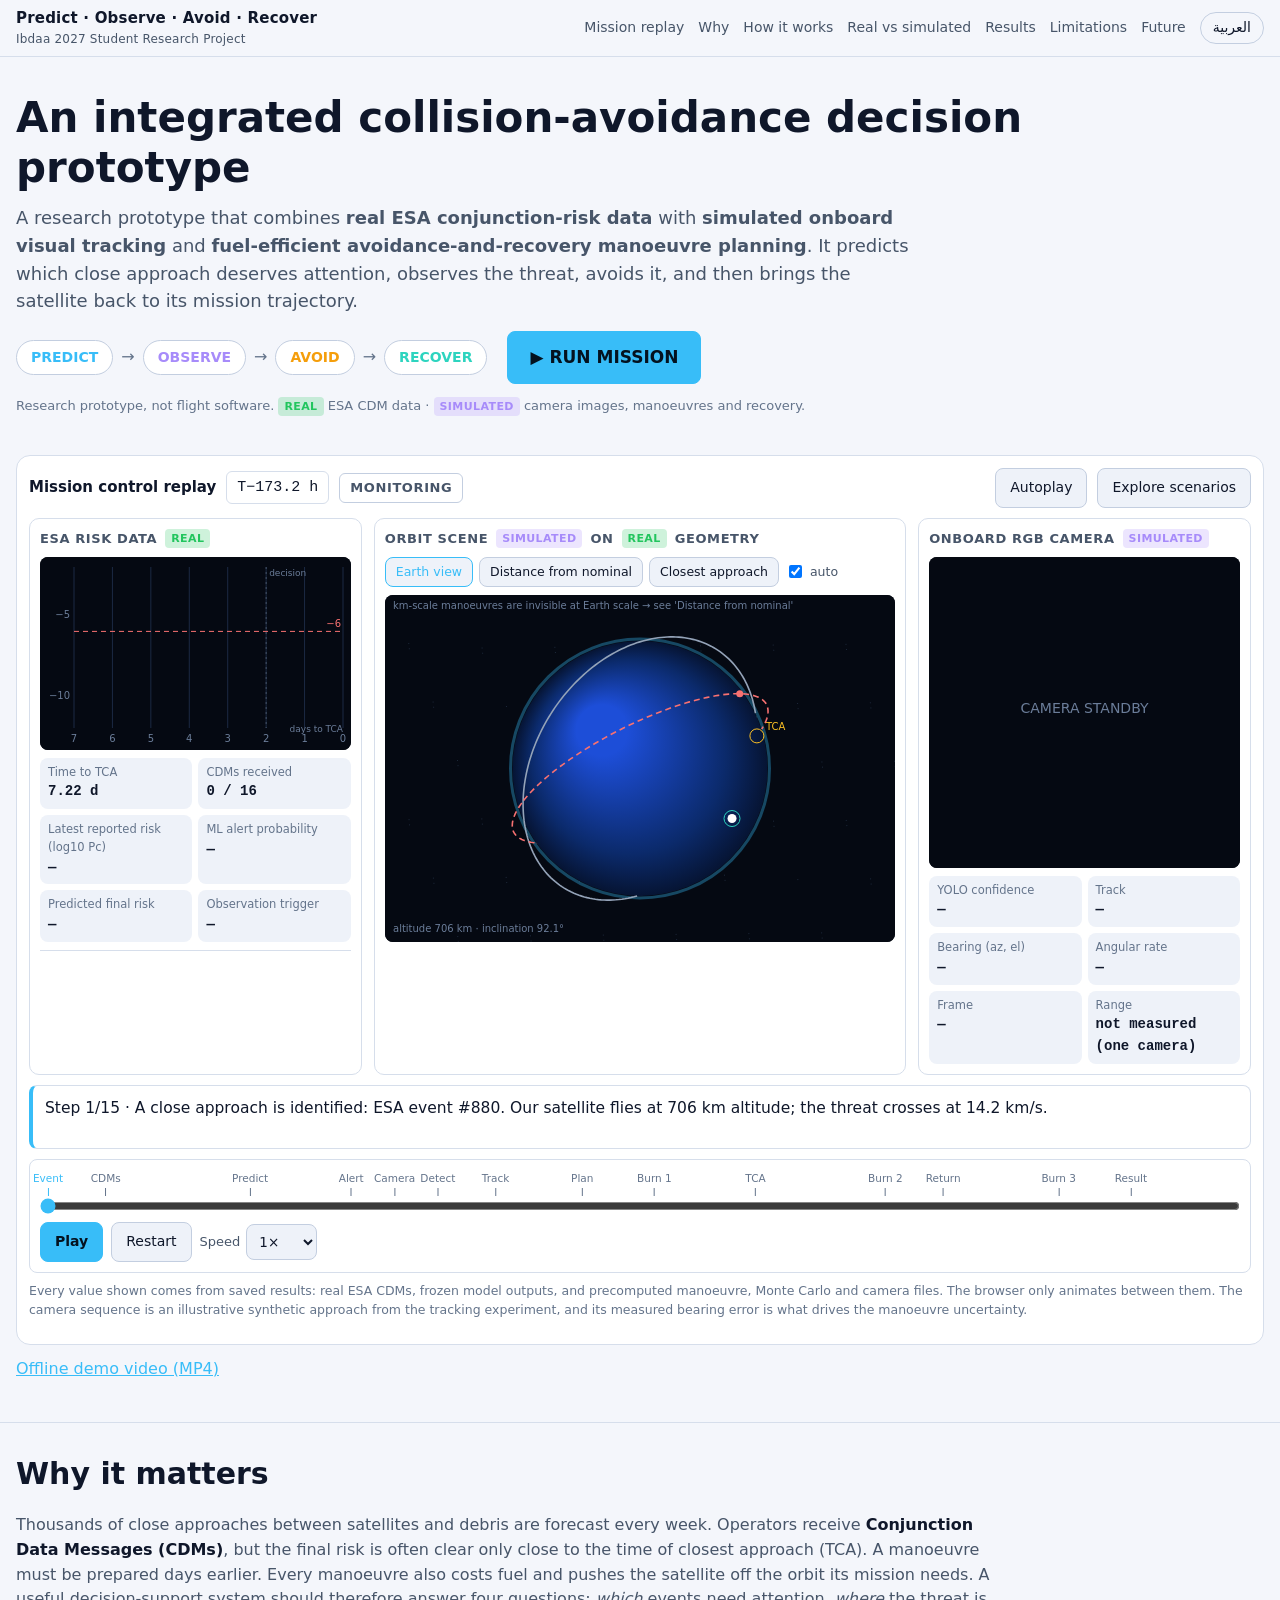
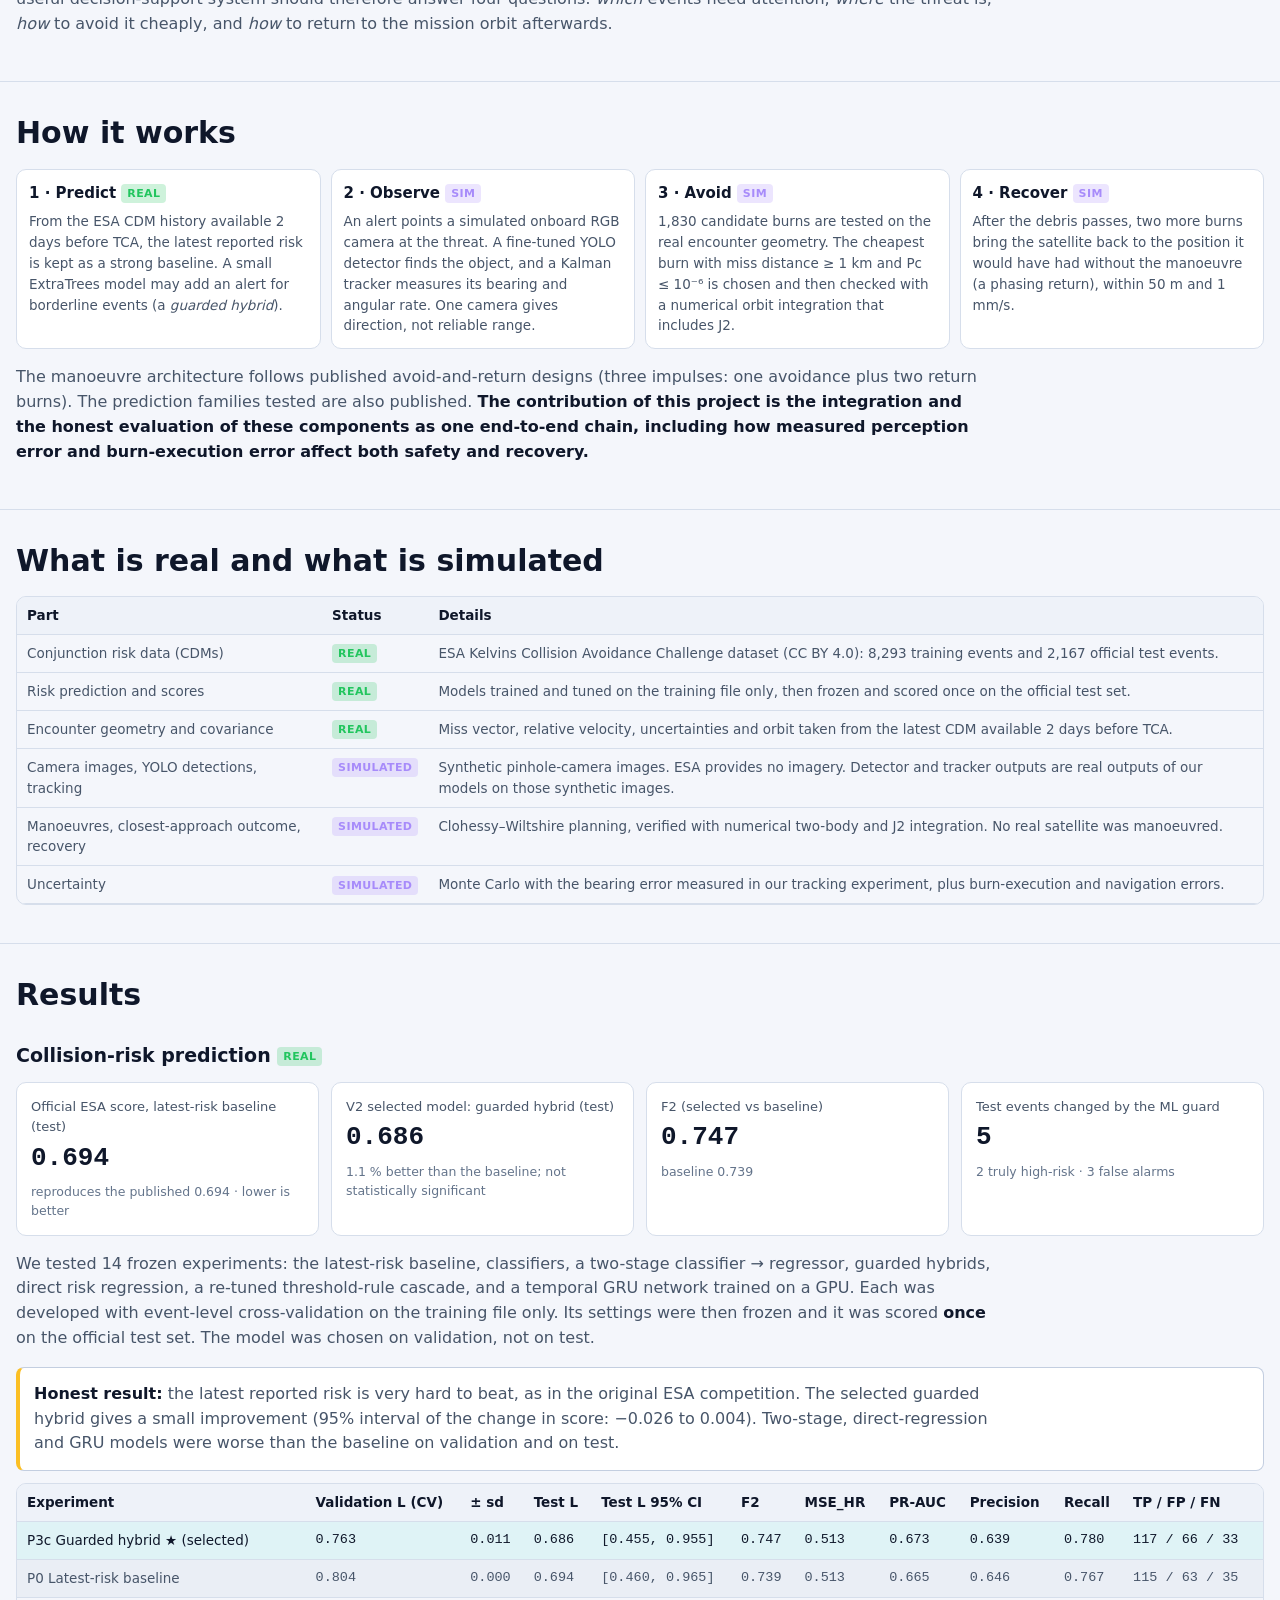
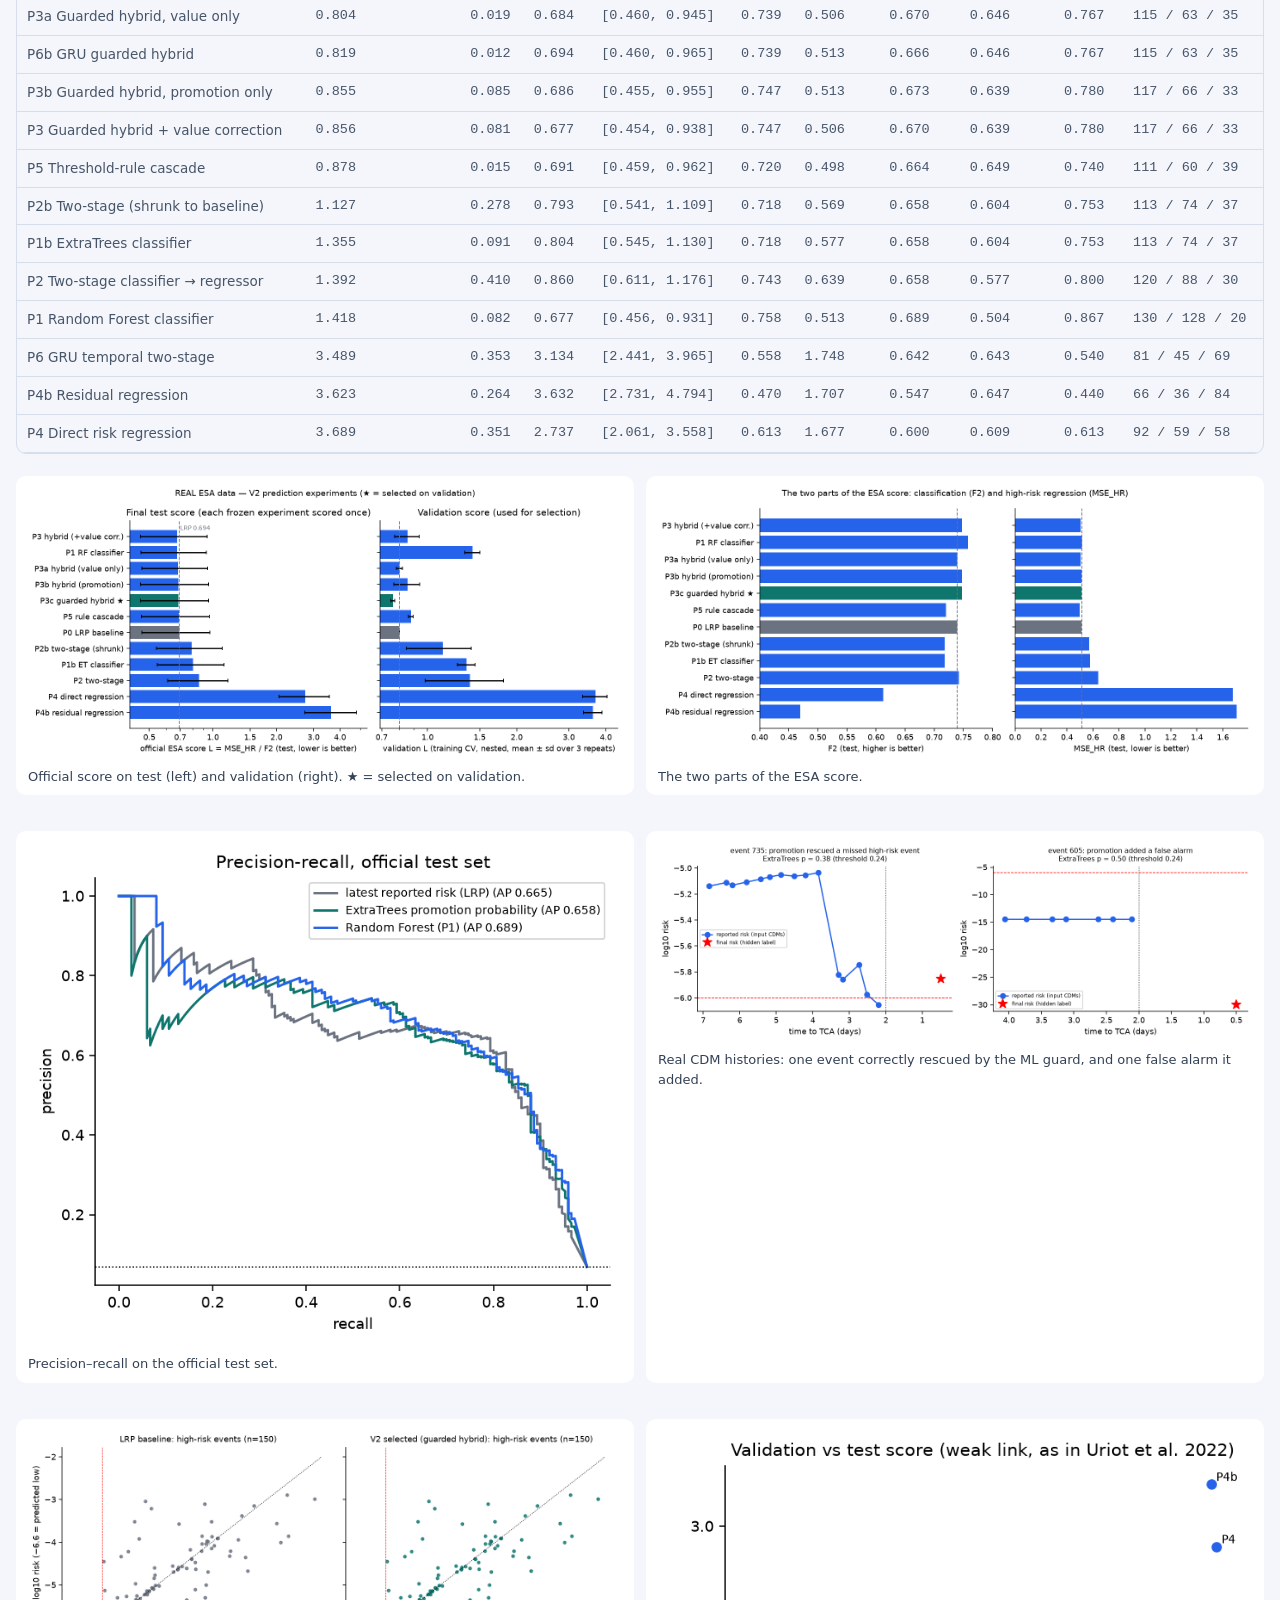
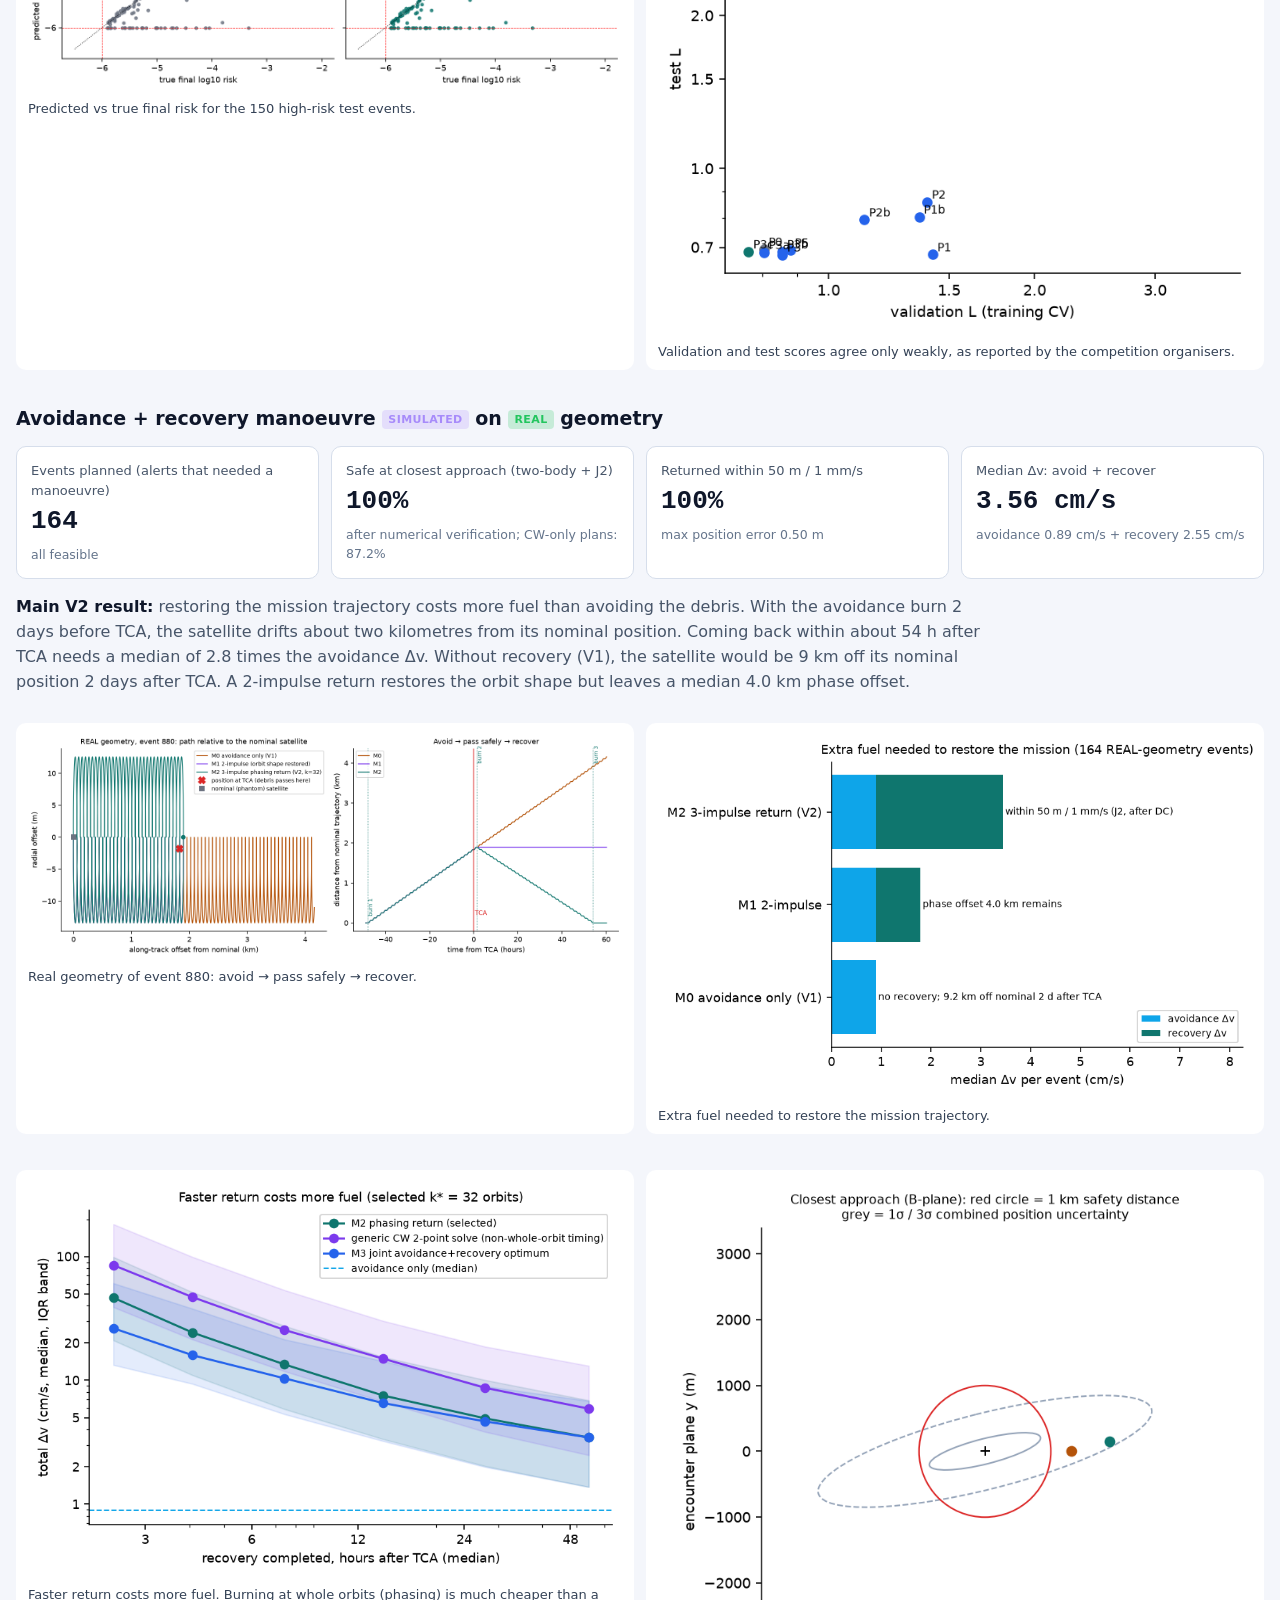
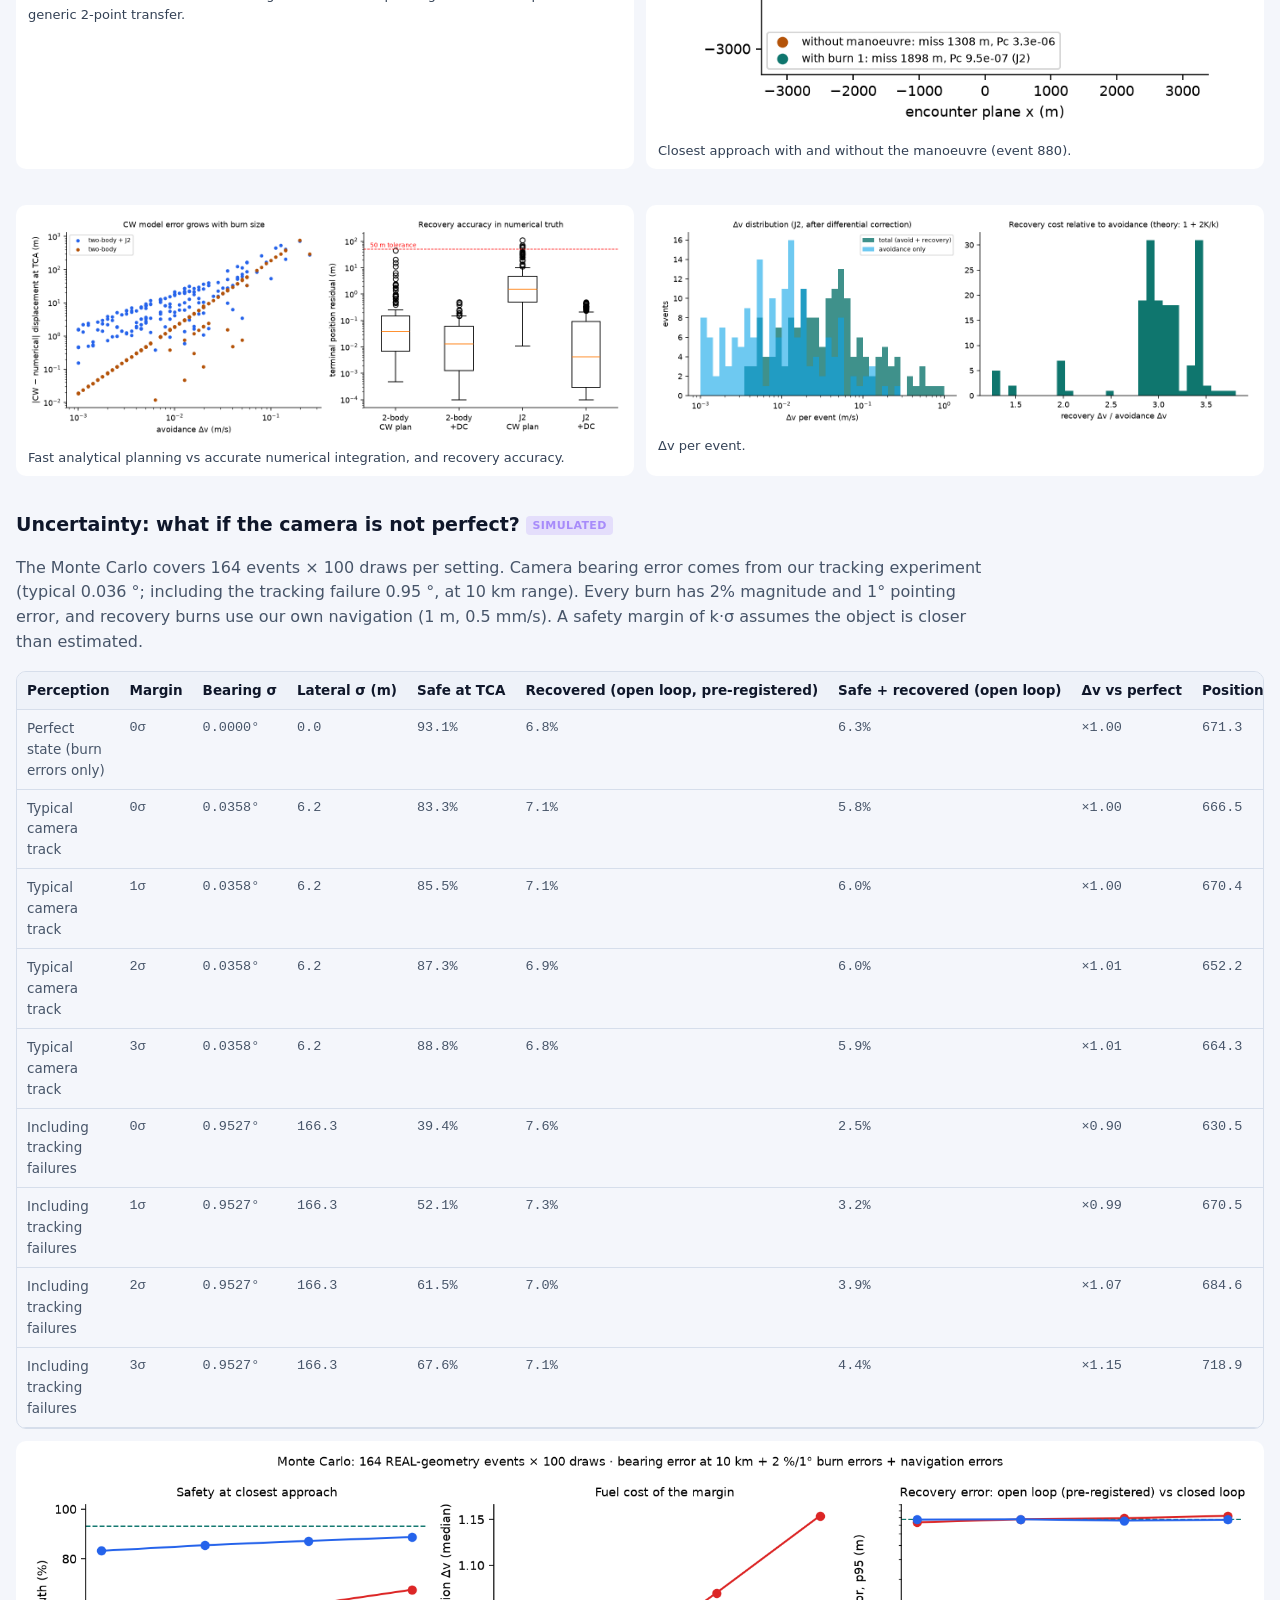
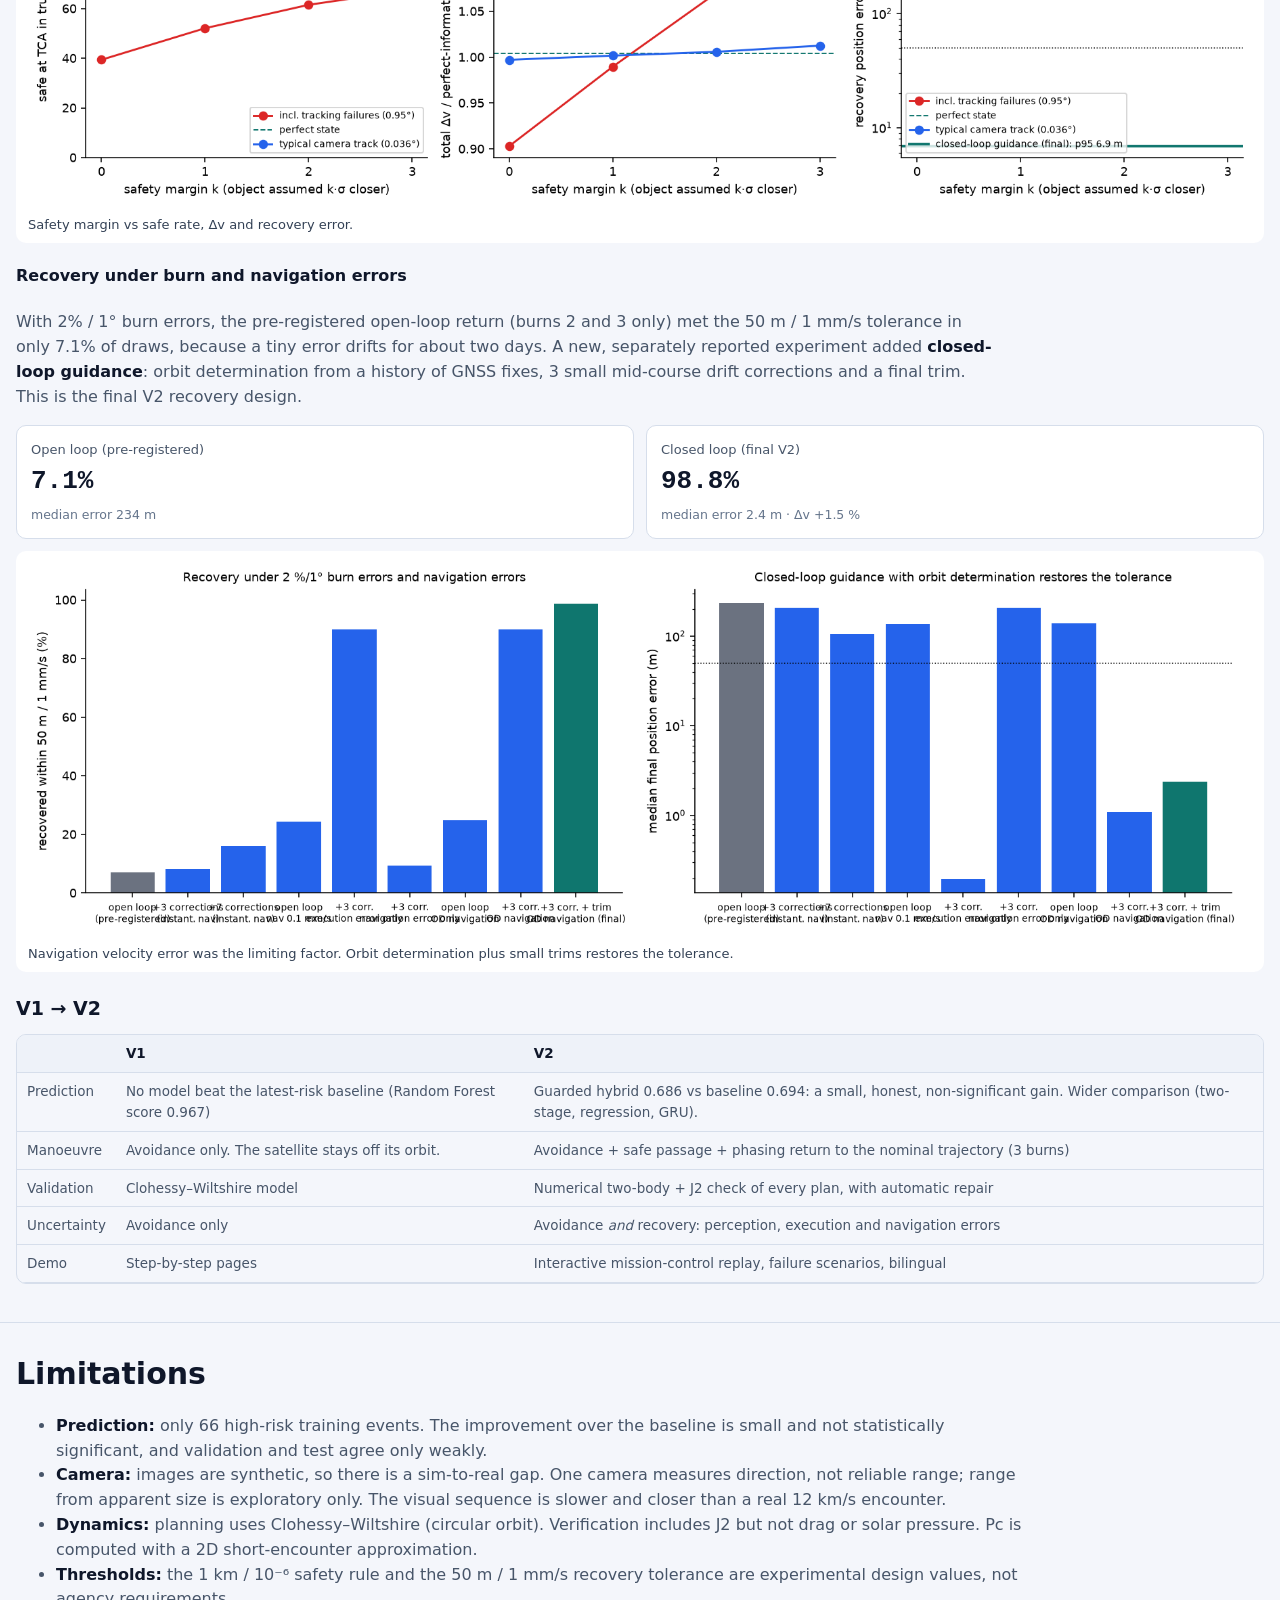
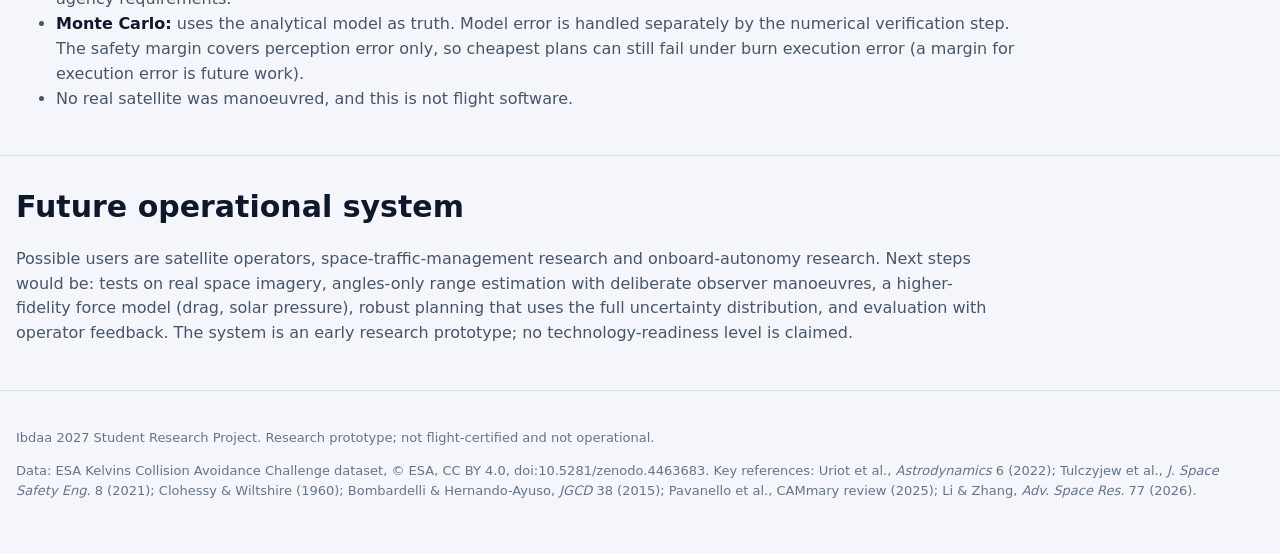
==== en/index.html @ 052bb051 "V2 interactive mission-control demonstration (Ibdaa 2027 Student Research Project)" ====
<!doctype html>
<html lang="en" dir="ltr">
<head>
<meta charset="utf-8">
<meta name="viewport" content="width=device-width, initial-scale=1">
<title>Predict · Observe · Avoid · Recover — Collision-Avoidance Decision Prototype</title>
<meta name="description" content="Ibdaa 2027 student research project: an integrated collision-avoidance decision-support prototype combining real ESA conjunction-risk data with simulated onboard visual tracking and fuel-efficient avoidance-and-recovery manoeuvre planning.">
<link rel="stylesheet" href="../assets/css/site.css">
<link rel="icon" href="data:image/svg+xml,%3Csvg xmlns='http://www.w3.org/2000/svg' viewBox='0 0 32 32'%3E%3Ccircle cx='16' cy='16' r='7' fill='%2338bdf8'/%3E%3Cellipse cx='16' cy='16' rx='15' ry='6' fill='none' stroke='%232dd4bf' stroke-width='2'/%3E%3C/svg%3E">
</head>
<body data-root="../">
<header class="top"><div class="wrap">
  <div class="brand">Predict · Observe · Avoid · Recover<small>Ibdaa 2027 Student Research Project</small></div>
  <nav class="main"><a href="#mission">Mission replay</a><a href="#why">Why</a><a href="#how">How it works</a><a href="#real">Real vs simulated</a><a href="#results">Results</a><a href="#limits">Limitations</a><a href="#future">Future</a></nav>
  <a class="lang" href="../ar/" hreflang="ar" lang="ar">العربية</a>
</div></header>

<main>
<section class="hero"><div class="wrap">
  <h1>An integrated collision-avoidance decision prototype</h1>
  <p class="lead">A research prototype that combines <strong>real ESA conjunction-risk data</strong> with <strong>simulated onboard visual tracking</strong> and <strong>fuel-efficient avoidance-and-recovery manoeuvre planning</strong>. It predicts which close approach deserves attention, observes the threat, avoids it, and then brings the satellite back to its mission trajectory.</p>
  <div class="chips">
    <span class="chip predict">PREDICT</span><span class="arrow">→</span><span class="chip observe">OBSERVE</span><span class="arrow">→</span>
    <span class="chip act">AVOID</span><span class="arrow">→</span><span class="chip recover">RECOVER</span>
    <button class="btn primary big" data-run-mission style="margin-inline-start:12px">▶ RUN MISSION</button>
  </div>
  <p class="disclaimer">Research prototype, not flight software. <span class="badge real">REAL</span> ESA CDM data · <span class="badge sim">SIMULATED</span> camera images, manoeuvres and recovery.</p>
</div></section>

<section class="mc" id="mission"><div class="wrap">
 <div class="mc-shell">
  <div class="mc-top">
    <span class="mc-title">Mission control replay</span>
    <span class="mc-clock" id="mc-clock">T−0.0 h</span>
    <span class="status monitor" id="mc-status">MONITORING</span>
    <span class="spacer"></span>
    <button class="btn" id="btn-auto" aria-pressed="true">Autoplay</button>
    <button class="btn" id="btn-explore" aria-pressed="false">Explore scenarios</button>
  </div>
  <div class="mc-grid">
    <div class="panel left">
      <h3>ESA risk data <span class="badge real">REAL</span></h3>
      <canvas id="risk-cv" aria-label="Reported collision risk versus time to closest approach"></canvas>
      <div class="readouts">
        <div class="ro"><div class="k">Time to TCA</div><div class="v" id="ro-ttca">—</div></div>
        <div class="ro"><div class="k">CDMs received</div><div class="v" id="ro-ncdm">—</div></div>
        <div class="ro"><div class="k">Latest reported risk <bdi dir="ltr" class="ltr">(log10 Pc)</bdi></div><div class="v" id="ro-latest">—</div></div>
        <div class="ro"><div class="k">ML alert probability</div><div class="v" id="ro-prob">—</div></div>
        <div class="ro"><div class="k">Predicted final risk</div><div class="v" id="ro-pred">—</div></div>
        <div class="ro"><div class="k">Observation trigger</div><div class="v" id="ro-trig">—</div></div>
      </div>
      <div class="cdm-list" id="cdm-list"></div>
    </div>
    <div class="panel center">
      <h3>Orbit scene <span class="badge sim">SIMULATED</span> on <span class="badge real">REAL</span> geometry</h3>
      <div class="view-tabs">
        <button class="btn" data-view="earth" aria-pressed="true">Earth view</button>
        <button class="btn" data-view="rel" aria-pressed="false">Distance from nominal</button>
        <button class="btn" data-view="enc" aria-pressed="false">Closest approach</button>
        <label style="font-size:12.5px;color:var(--muted);display:inline-flex;gap:5px;align-items:center"><input type="checkbox" id="view-auto" checked> auto</label>
      </div>
      <canvas id="orbit-cv" aria-label="Orbit and manoeuvre animation"></canvas>
      <div class="legend" id="rel-legend"><span class="lg-nominal">nominal (phantom) satellite</span><span class="lg-avoid">avoidance only</span><span class="lg-twoimp">2-impulse (phase offset)</span><span class="lg-recover">selected 3-impulse plan</span><span class="lg-threat">TCA / debris</span></div>
    </div>
    <div class="panel right">
      <h3>Onboard RGB camera <span class="badge sim">SIMULATED</span></h3>
      <canvas id="cam-cv" aria-label="Synthetic camera frames with detector and tracker output"></canvas>
      <div class="readouts">
        <div class="ro"><div class="k">YOLO confidence</div><div class="v" id="ro-conf">—</div></div>
        <div class="ro"><div class="k">Track</div><div class="v" id="ro-track">—</div></div>
        <div class="ro"><div class="k">Bearing (az, el)</div><div class="v" id="ro-bearing">—</div></div>
        <div class="ro"><div class="k">Angular rate</div><div class="v" id="ro-rate">—</div></div>
        <div class="ro"><div class="k">Frame</div><div class="v" id="ro-frame">—</div></div>
        <div class="ro"><div class="k">Range</div><div class="v">not measured (one camera)</div></div>
      </div>
    </div>
  </div>
  <div class="caption" aria-live="polite"><div class="txt" id="cap-txt"></div></div>
  <div class="timeline">
    <div class="chapters" id="chapters"></div>
    <input type="range" class="scrub" id="scrub" min="0" max="1000" value="0" aria-label="Mission timeline">
    <div class="controls">
      <button class="btn primary" id="btn-play">Play</button>
      <button class="btn" id="btn-restart">Restart</button>
      <label>Speed <select id="sel-speed"><option value="0.5">0.5×</option><option value="1" selected>1×</option><option value="2">2×</option><option value="4">4×</option></select></label>
    </div>
    <div class="explore" id="explore">
      <label>Scenario <select id="sel-scenario"></select></label>
      <label>Perception <select id="sel-perc"></select></label>
      <label>Safety margin <select id="sel-margin"></select></label>
    </div>
  </div>
  <div class="summary" id="summary"></div>
  <p class="mc-note">Every value shown comes from saved results: real ESA CDMs, frozen model outputs, and precomputed manoeuvre, Monte Carlo and camera files. The browser only animates between them. The camera sequence is an illustrative synthetic approach from the tracking experiment, and its measured bearing error is what drives the manoeuvre uncertainty.</p>
 </div>
 <p style="margin-top:12px"><a href="../assets/video/demo_en.mp4">Offline demo video (MP4)</a></p>
</div></section>

<section class="content" id="why"><div class="wrap">
  <h2>Why it matters</h2>
  <p>Thousands of close approaches between satellites and debris are forecast every week. Operators receive <strong>Conjunction Data Messages (CDMs)</strong>, but the final risk is often clear only close to the time of closest approach (TCA). A manoeuvre must be prepared days earlier. Every manoeuvre also costs fuel and pushes the satellite off the orbit its mission needs. A useful decision-support system should therefore answer four questions: <em>which</em> events need attention, <em>where</em> the threat is, <em>how</em> to avoid it cheaply, and <em>how</em> to return to the mission orbit afterwards.</p>
</div></section>

<section class="content" id="how"><div class="wrap">
  <h2>How it works</h2>
  <div class="pipeline">
    <div class="st"><h4>1 · Predict <span class="badge real">REAL</span></h4><p>From the ESA CDM history available 2 days before TCA, the latest reported risk is kept as a strong baseline. A small <bdi dir="ltr" class="ltr">ExtraTrees</bdi> model may add an alert for borderline events (a <em>guarded hybrid</em>).</p></div>
    <div class="st"><h4>2 · Observe <span class="badge sim">SIM</span></h4><p>An alert points a simulated onboard RGB camera at the threat. A fine-tuned <bdi dir="ltr" class="ltr">YOLO</bdi> detector finds the object, and a Kalman tracker measures its bearing and angular rate. One camera gives direction, not reliable range.</p></div>
    <div class="st"><h4>3 · Avoid <span class="badge sim">SIM</span></h4><p>1,830 candidate burns are tested on the real encounter geometry. The cheapest burn with miss distance ≥ 1 km and Pc ≤ 10⁻⁶ is chosen and then checked with a numerical orbit integration that includes J2.</p></div>
    <div class="st"><h4>4 · Recover <span class="badge sim">SIM</span></h4><p>After the debris passes, two more burns bring the satellite back to the position it would have had without the manoeuvre (a phasing return), within 50 m and 1 mm/s.</p></div>
  </div>
  <p>The manoeuvre architecture follows published avoid-and-return designs (three impulses: one avoidance plus two return burns). The prediction families tested are also published. <strong>The contribution of this project is the integration and the honest evaluation of these components as one end-to-end chain, including how measured perception error and burn-execution error affect both safety and recovery.</strong></p>
</div></section>

<section class="content" id="real"><div class="wrap">
  <h2>What is real and what is simulated</h2>
  <div class="table-wrap"><table>
    <thead><tr><th>Part</th><th>Status</th><th>Details</th></tr></thead>
    <tbody>
      <tr><td>Conjunction risk data (CDMs)</td><td><span class="badge real">REAL</span></td><td>ESA Kelvins Collision Avoidance Challenge dataset (CC BY 4.0): <bdi dir="ltr" data-v="prediction.dataset.train_events" data-fmt="int"></bdi> training events and <bdi dir="ltr" data-v="prediction.dataset.test_events" data-fmt="int"></bdi> official test events.</td></tr>
      <tr><td>Risk prediction and scores</td><td><span class="badge real">REAL</span></td><td>Models trained and tuned on the training file only, then frozen and scored once on the official test set.</td></tr>
      <tr><td>Encounter geometry and covariance</td><td><span class="badge real">REAL</span></td><td>Miss vector, relative velocity, uncertainties and orbit taken from the latest CDM available 2 days before TCA.</td></tr>
      <tr><td>Camera images, YOLO detections, tracking</td><td><span class="badge sim">SIMULATED</span></td><td>Synthetic pinhole-camera images. ESA provides no imagery. Detector and tracker outputs are real outputs of our models on those synthetic images.</td></tr>
      <tr><td>Manoeuvres, closest-approach outcome, recovery</td><td><span class="badge sim">SIMULATED</span></td><td>Clohessy–Wiltshire planning, verified with numerical two-body and J2 integration. No real satellite was manoeuvred.</td></tr>
      <tr><td>Uncertainty</td><td><span class="badge sim">SIMULATED</span></td><td>Monte Carlo with the bearing error measured in our tracking experiment, plus burn-execution and navigation errors.</td></tr>
    </tbody></table></div>
</div></section>

<section class="content" id="results"><div class="wrap">
  <h2>Results</h2>
  <h3>Collision-risk prediction <span class="badge real">REAL</span></h3>
  <div class="cards">
    <div class="card"><div class="lbl">Official ESA score, latest-risk baseline (test)</div><div class="big"><bdi dir="ltr" data-v="prediction.baseline.test.L" data-fmt="3"></bdi></div><div class="sub">reproduces the published 0.694 · lower is better</div></div>
    <div class="card"><div class="lbl">V2 selected model: guarded hybrid (test)</div><div class="big"><bdi dir="ltr" data-v="prediction.selected.test.L" data-fmt="3"></bdi></div><div class="sub"><bdi dir="ltr" data-v="prediction.selected.test.improvement_vs_LRP_pct" data-fmt="1" data-unit="%"></bdi> better than the baseline; not statistically significant</div></div>
    <div class="card"><div class="lbl">F2 (selected vs baseline)</div><div class="big"><bdi dir="ltr" data-v="prediction.selected.test.F2" data-fmt="3"></bdi></div><div class="sub">baseline <bdi dir="ltr" data-v="prediction.baseline.test.F2" data-fmt="3"></bdi></div></div>
    <div class="card"><div class="lbl">Test events changed by the ML guard</div><div class="big"><bdi dir="ltr" data-v="prediction.promotion_on_test.promoted_events" data-fmt="int"></bdi></div><div class="sub"><bdi dir="ltr" data-v="prediction.promotion_on_test.promoted_true_high" data-fmt="int"></bdi> truly high-risk · <bdi dir="ltr" data-v="prediction.promotion_on_test.promoted_false_alarm" data-fmt="int"></bdi> false alarms</div></div>
  </div>
  <p>We tested <bdi dir="ltr" data-v="prediction.experiments.length" data-fmt="int"></bdi> frozen experiments: the latest-risk baseline, classifiers, a two-stage classifier → regressor, guarded hybrids, direct risk regression, a re-tuned threshold-rule cascade, and a temporal <bdi dir="ltr" class="ltr">GRU</bdi> network trained on a GPU. Each was developed with event-level cross-validation on the training file only. Its settings were then frozen and it was scored <strong>once</strong> on the official test set. The model was chosen on validation, not on test.</p>
  <div class="callout"><p><strong>Honest result:</strong> the latest reported risk is very hard to beat, as in the original ESA competition. The selected guarded hybrid gives a small improvement (95% interval of the change in score: <bdi dir="ltr" class="ltr num" data-v="prediction.selected.test.delta_L_vs_LRP_ci95.0" data-fmt="3"></bdi> to <bdi dir="ltr" class="ltr num" data-v="prediction.selected.test.delta_L_vs_LRP_ci95.1" data-fmt="3"></bdi>). Two-stage, direct-regression and GRU models were worse than the baseline on validation and on test.</p></div>
  <div class="table-wrap"><table id="exp-table"></table></div>
  <div class="figs">
    <figure><img src="../assets/figures/v2_pred_official_score.png" alt="Official ESA score for every V2 experiment" loading="lazy"><figcaption>Official score on test (left) and validation (right). ★ = selected on validation.</figcaption></figure>
    <figure><img src="../assets/figures/v2_pred_f2_msehr.png" alt="F2 and MSE_HR for every experiment" loading="lazy"><figcaption>The two parts of the ESA score.</figcaption></figure>
    <figure><img src="../assets/figures/v2_pred_pr_curves.png" alt="Precision-recall curves" loading="lazy"><figcaption>Precision–recall on the official test set.</figcaption></figure>
    <figure><img src="../assets/figures/v2_pred_temporal_examples.png" alt="Examples of promoted events" loading="lazy"><figcaption>Real CDM histories: one event correctly rescued by the ML guard, and one false alarm it added.</figcaption></figure>
    <figure><img src="../assets/figures/v2_pred_regression_high_risk.png" alt="Predicted versus true final risk" loading="lazy"><figcaption>Predicted vs true final risk for the 150 high-risk test events.</figcaption></figure>
    <figure><img src="../assets/figures/v2_pred_val_vs_test.png" alt="Validation vs test score" loading="lazy"><figcaption>Validation and test scores agree only weakly, as reported by the competition organisers.</figcaption></figure>
  </div>

  <h3>Avoidance + recovery manoeuvre <span class="badge sim">SIMULATED</span> on <span class="badge real">REAL</span> geometry</h3>
  <div class="cards">
    <div class="card"><div class="lbl">Events planned (alerts that needed a manoeuvre)</div><div class="big"><bdi dir="ltr" data-v="maneuver.n_planned" data-fmt="int"></bdi></div><div class="sub">all feasible</div></div>
    <div class="card"><div class="lbl">Safe at closest approach (two-body + J2)</div><div class="big"><bdi dir="ltr" data-v="maneuver.final_J2.safe_rate_tca" data-fmt="pct0"></bdi></div><div class="sub">after numerical verification; CW-only plans: <bdi dir="ltr" data-v="maneuver.cw_selected_plan_safe_rate_in_numerical_truth.two_body_J2" data-fmt="pct"></bdi></div></div>
    <div class="card"><div class="lbl">Returned within 50 m / 1 mm/s</div><div class="big"><bdi dir="ltr" data-v="maneuver.final_J2.recovered_rate_after_dc" data-fmt="pct0"></bdi></div><div class="sub">max position error <bdi dir="ltr" data-v="maneuver.final_J2.resid_r_after_dc_m.max" data-fmt="2" data-unit="m"></bdi></div></div>
    <div class="card"><div class="lbl">Median Δv: avoid + recover</div><div class="big"><bdi dir="ltr" data-v="maneuver.final_J2.dv_total.median" data-fmt="2" data-scale="100" data-unit="cm/s"></bdi></div><div class="sub">avoidance <bdi dir="ltr" data-v="maneuver.final_J2.dv_avoid.median" data-fmt="2" data-scale="100" data-unit="cm/s"></bdi> + recovery <bdi dir="ltr" data-v="maneuver.final_J2.dv_recovery.median" data-fmt="2" data-scale="100" data-unit="cm/s"></bdi></div></div>
  </div>
  <p><strong>Main V2 result:</strong> restoring the mission trajectory costs more fuel than avoiding the debris. With the avoidance burn 2 days before TCA, the satellite drifts about two kilometres from its nominal position. Coming back within about <bdi dir="ltr" data-v="maneuver.recovery_end_after_tca_h.median" data-fmt="0" data-unit="h"></bdi> after TCA needs a median of <bdi dir="ltr" data-v="maneuver.recovery_ratio_rec_over_avoid.median" data-fmt="1"></bdi> times the avoidance Δv. Without recovery (V1), the satellite would be <bdi dir="ltr" data-v="maneuver.architectures.M0_avoidance_only.deviation_tca_plus_2d_m.median" data-fmt="0" data-scale="0.001" data-unit="km"></bdi> off its nominal position 2 days after TCA. A 2-impulse return restores the orbit shape but leaves a median <bdi dir="ltr" data-v="maneuver.architectures.M1_two_impulse_orbit_restore.phase_offset_m.median" data-fmt="1" data-scale="0.001" data-unit="km"></bdi> phase offset.</p>
  <div class="figs">
    <figure><img src="../assets/figures/v2_man_trajectory.png" alt="Avoidance and recovery trajectories" loading="lazy"><figcaption>Real geometry of event 880: avoid → pass safely → recover.</figcaption></figure>
    <figure><img src="../assets/figures/v2_man_fuel_cost.png" alt="Extra fuel to restore the mission" loading="lazy"><figcaption>Extra fuel needed to restore the mission trajectory.</figcaption></figure>
    <figure><img src="../assets/figures/v2_man_recovery_tradeoff.png" alt="Recovery time vs delta-v" loading="lazy"><figcaption>Faster return costs more fuel. Burning at whole orbits (phasing) is much cheaper than a generic 2-point transfer.</figcaption></figure>
    <figure><img src="../assets/figures/v2_man_closest_approach.png" alt="Closest approach with and without manoeuvre" loading="lazy"><figcaption>Closest approach with and without the manoeuvre (event 880).</figcaption></figure>
    <figure><img src="../assets/figures/v2_man_numerical_validation.png" alt="CW vs numerical validation" loading="lazy"><figcaption>Fast analytical planning vs accurate numerical integration, and recovery accuracy.</figcaption></figure>
    <figure><img src="../assets/figures/v2_man_dv_distribution.png" alt="Delta-v distributions" loading="lazy"><figcaption>Δv per event.</figcaption></figure>
  </div>

  <h3>Uncertainty: what if the camera is not perfect? <span class="badge sim">SIMULATED</span></h3>
  <p>The Monte Carlo covers <bdi dir="ltr" data-v="uncertainty.events" data-fmt="int"></bdi> events × <bdi dir="ltr" data-v="uncertainty.n_mc_per_event_case" data-fmt="int"></bdi> draws per setting. Camera bearing error comes from our tracking experiment (typical <bdi dir="ltr" data-v="uncertainty.sigmas_deg.typical_camera_track" data-fmt="3" data-unit="°"></bdi>; including the tracking failure <bdi dir="ltr" data-v="uncertainty.sigmas_deg.including_track_failures" data-fmt="2" data-unit="°"></bdi>, at 10 km range). Every burn has 2% magnitude and 1° pointing error, and recovery burns use our own navigation (1 m, 0.5 mm/s). A safety margin of k·σ assumes the object is closer than estimated.</p>
  <div class="table-wrap"><table id="unc-table"></table></div>
  <figure><img src="../assets/figures/v2_unc_margin.png" alt="Safety margin vs safety, delta-v and recovery error" loading="lazy"><figcaption>Safety margin vs safe rate, Δv and recovery error.</figcaption></figure>

  <h4>Recovery under burn and navigation errors</h4>
  <p>With 2% / 1° burn errors, the pre-registered open-loop return (burns 2 and 3 only) met the 50 m / 1 mm/s tolerance in only <bdi dir="ltr" data-v="recovery_robustness.by_config.open_loop.recovered_rate" data-fmt="pct"></bdi> of draws, because a tiny error drifts for about two days. A new, separately reported experiment added <strong>closed-loop guidance</strong>: orbit determination from a history of GNSS fixes, 3 small mid-course drift corrections and a final trim. This is the final V2 recovery design.</p>
  <div class="cards">
    <div class="card"><div class="lbl">Open loop (pre-registered)</div><div class="big"><bdi dir="ltr" data-v="recovery_robustness.by_config.open_loop.recovered_rate" data-fmt="pct"></bdi></div><div class="sub">median error <bdi dir="ltr" data-v="recovery_robustness.by_config.open_loop.rr_median" data-fmt="0" data-unit="m"></bdi></div></div>
    <div class="card"><div class="lbl">Closed loop (final V2)</div><div class="big"><bdi dir="ltr" data-v="recovery_robustness.by_config.mcc3_od_trim.recovered_rate" data-fmt="pct"></bdi></div><div class="sub">median error <bdi dir="ltr" data-v="recovery_robustness.by_config.mcc3_od_trim.rr_median" data-fmt="1" data-unit="m"></bdi> · Δv +<bdi dir="ltr" data-v="recovery_robustness.by_config.mcc3_od_trim.dv_increase_vs_open_loop_pct" data-fmt="1" data-unit="%"></bdi></div></div>
  </div>
  <figure><img src="../assets/figures/v2_unc_recovery_guidance.png" alt="Recovery success for different guidance and navigation designs" loading="lazy"><figcaption>Navigation velocity error was the limiting factor. Orbit determination plus small trims restores the tolerance.</figcaption></figure>

  <h3>V1 → V2</h3>
  <div class="table-wrap"><table>
    <thead><tr><th></th><th>V1</th><th>V2</th></tr></thead>
    <tbody>
      <tr><td>Prediction</td><td>No model beat the latest-risk baseline (Random Forest score <bdi dir="ltr" class="ltr num">0.967</bdi>)</td><td>Guarded hybrid <bdi dir="ltr" data-v="prediction.selected.test.L" data-fmt="3"></bdi> vs baseline <bdi dir="ltr" data-v="prediction.baseline.test.L" data-fmt="3"></bdi>: a small, honest, non-significant gain. Wider comparison (two-stage, regression, GRU).</td></tr>
      <tr><td>Manoeuvre</td><td>Avoidance only. The satellite stays off its orbit.</td><td>Avoidance + safe passage + phasing return to the nominal trajectory (3 burns)</td></tr>
      <tr><td>Validation</td><td>Clohessy–Wiltshire model</td><td>Numerical two-body + J2 check of every plan, with automatic repair</td></tr>
      <tr><td>Uncertainty</td><td>Avoidance only</td><td>Avoidance <em>and</em> recovery: perception, execution and navigation errors</td></tr>
      <tr><td>Demo</td><td>Step-by-step pages</td><td>Interactive mission-control replay, failure scenarios, bilingual</td></tr>
    </tbody></table></div>
</div></section>

<section class="content" id="limits"><div class="wrap">
  <h2>Limitations</h2>
  <ul>
    <li><strong>Prediction:</strong> only 66 high-risk training events. The improvement over the baseline is small and not statistically significant, and validation and test agree only weakly.</li>
    <li><strong>Camera:</strong> images are synthetic, so there is a sim-to-real gap. One camera measures direction, not reliable range; range from apparent size is exploratory only. The visual sequence is slower and closer than a real 12 km/s encounter.</li>
    <li><strong>Dynamics:</strong> planning uses Clohessy–Wiltshire (circular orbit). Verification includes J2 but not drag or solar pressure. Pc is computed with a 2D short-encounter approximation.</li>
    <li><strong>Thresholds:</strong> the 1 km / 10⁻⁶ safety rule and the 50 m / 1 mm/s recovery tolerance are experimental design values, not agency requirements.</li>
    <li><strong>Monte Carlo:</strong> uses the analytical model as truth. Model error is handled separately by the numerical verification step. The safety margin covers perception error only, so cheapest plans can still fail under burn execution error (a margin for execution error is future work).</li>
    <li>No real satellite was manoeuvred, and this is not flight software.</li>
  </ul>
</div></section>

<section class="content" id="future"><div class="wrap">
  <h2>Future operational system</h2>
  <p>Possible users are satellite operators, space-traffic-management research and onboard-autonomy research. Next steps would be: tests on real space imagery, angles-only range estimation with deliberate observer manoeuvres, a higher-fidelity force model (drag, solar pressure), robust planning that uses the full uncertainty distribution, and evaluation with operator feedback. The system is an early research prototype; no technology-readiness level is claimed.</p>
</div></section>
</main>

<footer><div class="wrap">
  <p>Ibdaa 2027 Student Research Project. Research prototype; not flight-certified and not operational.</p>
  <p>Data: ESA Kelvins Collision Avoidance Challenge dataset, © ESA, CC BY 4.0, doi:10.5281/zenodo.4463683. Key references: Uriot et al., <em>Astrodynamics</em> 6 (2022); Tulczyjew et al., <em>J. Space Safety Eng.</em> 8 (2021); Clohessy &amp; Wiltshire (1960); Bombardelli &amp; Hernando-Ayuso, <em>JGCD</em> 38 (2015); Pavanello et al., CAMmary review (2025); Li &amp; Zhang, <em>Adv. Space Res.</em> 77 (2026).</p>
</div></footer>
<script src="../assets/js/bidi.js"></script>
<script src="../assets/js/i18n.js"></script>
<script src="../assets/js/pagetext.js"></script>
<script src="../assets/js/page.js"></script>
<script src="../assets/js/mission.js"></script>
</body>
</html>
---- assets/css/site.css ----
:root {
  --bg: #070b14; --bg2: #0c1322; --panel: #0f1829; --panel2: #13203a; --line: #22324f; --line2: #2c3f63;
  --text: #e6edf7; --muted: #9fb0c8; --faint: #6b7d99;
  --accent: #38bdf8; --ok: #2dd4bf; --warn: #fbbf24; --bad: #f87171; --violet: #a78bfa; --amber: #f59e0b;
  --nominal: #94a3b8; --threat: #f87171; --avoid: #f59e0b; --recover: #2dd4bf; --twoimp: #a78bfa;
  --real: #22c55e; --sim: #a78bfa;
  --radius: 10px; --gap: 12px;
  --font: "Inter", system-ui, -apple-system, "Segoe UI", Roboto, sans-serif;
  --font-ar: "Noto Kufi Arabic", "Noto Sans Arabic", "Segoe UI", Tahoma, sans-serif;
  --mono: "JetBrains Mono", ui-monospace, SFMono-Regular, Menlo, monospace;
  color-scheme: dark;
}
@media (prefers-color-scheme: light) {
  :root:not([data-theme="dark"]) {
    --bg: #f4f6fb; --bg2: #ffffff; --panel: #ffffff; --panel2: #eef2f9; --line: #d6deeb; --line2: #c3cee0;
    --text: #0f172a; --muted: #475569; --faint: #64748b; color-scheme: light;
  }
}
:root[data-theme="light"] {
  --bg: #f4f6fb; --bg2: #ffffff; --panel: #ffffff; --panel2: #eef2f9; --line: #d6deeb; --line2: #c3cee0;
  --text: #0f172a; --muted: #475569; --faint: #64748b; color-scheme: light;
}
* { box-sizing: border-box; }
html { scroll-behavior: smooth; }
body { margin: 0; background: var(--bg); color: var(--text); font-family: var(--font); line-height: 1.55; font-size: 16px; }
html[lang="ar"] body { font-family: var(--font-ar); line-height: 1.8; }
bdi.ltr { unicode-bidi: isolate; direction: ltr; }
bdi.num { font-variant-numeric: tabular-nums; }
a { color: var(--accent); }
img { max-width: 100%; height: auto; }
.wrap { max-width: 1320px; margin: 0 auto; padding: 0 16px; }

/* header */
header.top { position: sticky; top: 0; z-index: 30; background: color-mix(in srgb, var(--bg) 88%, transparent);
  backdrop-filter: blur(8px); border-bottom: 1px solid var(--line); }
header.top .wrap { display: flex; align-items: center; gap: 14px; min-height: 56px; flex-wrap: wrap; }
.brand { font-weight: 700; letter-spacing: .2px; font-size: 15px; }
.brand small { display: block; font-weight: 500; color: var(--muted); font-size: 12px; }
nav.main { display: flex; gap: 14px; margin-inline-start: auto; flex-wrap: wrap; font-size: 14px; }
nav.main a { color: var(--muted); text-decoration: none; }
nav.main a:hover { color: var(--text); }
.lang { border: 1px solid var(--line2); border-radius: 999px; padding: 4px 12px; text-decoration: none; color: var(--text); font-size: 14px; }

/* hero */
.hero { padding: 36px 0 18px; }
.hero h1 { font-size: clamp(26px, 4vw, 42px); line-height: 1.2; margin: 0 0 10px; }
.hero p.lead { color: var(--muted); font-size: clamp(15px, 1.8vw, 18px); max-width: 900px; margin: 0 0 16px; }
.chips { display: flex; gap: 8px; flex-wrap: wrap; align-items: center; }
.chip { border: 1px solid var(--line2); background: var(--panel); border-radius: 999px; padding: 6px 14px; font-weight: 600; font-size: 14px; }
.chip.predict { color: var(--accent); } .chip.observe { color: var(--violet); } .chip.act { color: var(--avoid); } .chip.recover { color: var(--ok); }
.arrow { color: var(--faint); }
html[dir="rtl"] .arrow { transform: scaleX(-1); display: inline-block; }
.badge { display: inline-block; font-size: 11px; font-weight: 700; border-radius: 4px; padding: 1px 6px; letter-spacing: .4px; vertical-align: middle; }
.badge.real { background: color-mix(in srgb, var(--real) 22%, transparent); color: var(--real); }
.badge.sim { background: color-mix(in srgb, var(--sim) 22%, transparent); color: var(--sim); }
.disclaimer { font-size: 13px; color: var(--faint); margin-top: 12px; }
.btn { appearance: none; border: 1px solid var(--line2); background: var(--panel2); color: var(--text); border-radius: 8px;
  padding: 8px 14px; font: inherit; font-size: 14px; cursor: pointer; min-height: 38px; }
.btn:hover { border-color: var(--accent); }
.btn.primary { background: var(--accent); color: #04121f; border-color: var(--accent); font-weight: 700; }
.btn.big { font-size: 17px; padding: 12px 22px; }
.btn:focus-visible, select:focus-visible, input:focus-visible { outline: 2px solid var(--accent); outline-offset: 2px; }

/* mission control */
section.mc { padding: 8px 0 24px; }
.mc-shell { background: var(--bg2); border: 1px solid var(--line); border-radius: 14px; padding: 12px; }
.mc-top { display: flex; flex-wrap: wrap; align-items: center; gap: 10px; margin-bottom: 10px; }
.mc-title { font-weight: 700; font-size: 15px; }
.mc-clock { font-family: var(--mono); font-size: 15px; background: var(--panel); border: 1px solid var(--line); border-radius: 6px; padding: 4px 10px; }
.status { font-weight: 800; font-size: 13px; letter-spacing: .6px; border-radius: 6px; padding: 4px 10px; border: 1px solid; }
.status.monitor { color: var(--muted); border-color: var(--line2); }
.status.alert { color: var(--warn); border-color: var(--warn); }
.status.trigger, .status.danger { color: var(--bad); border-color: var(--bad); }
.status.safe, .status.ok { color: var(--ok); border-color: var(--ok); }
.mc-top .spacer { flex: 1; }
.mc-grid { display: grid; grid-template-columns: minmax(260px, 1fr) minmax(360px, 1.6fr) minmax(260px, 1fr); gap: var(--gap); }
.panel { background: var(--panel); border: 1px solid var(--line); border-radius: var(--radius); padding: 10px; min-width: 0; display: flex; flex-direction: column; gap: 8px; }
.panel h3 { margin: 0; font-size: 13px; letter-spacing: .6px; text-transform: uppercase; color: var(--muted); display: flex; gap: 8px; align-items: center; flex-wrap: wrap; }
html[lang="ar"] .panel h3 { text-transform: none; letter-spacing: 0; font-size: 14px; }
.panel canvas { width: 100%; display: block; border-radius: 8px; background: #050912; }
.readouts { display: grid; grid-template-columns: 1fr 1fr; gap: 6px; }
.ro { background: var(--panel2); border-radius: 8px; padding: 6px 8px; min-width: 0; }
.ro .k { font-size: 11.5px; color: var(--faint); }
.ro .v { font-family: var(--mono); font-size: 14px; font-weight: 600; overflow-wrap: anywhere; }
html[lang="ar"] .ro .k { font-size: 12.5px; }
.cdm-list { font-family: var(--mono); font-size: 12px; max-height: 120px; overflow: auto; border-top: 1px solid var(--line); padding-top: 6px; }
.cdm-list div { display: flex; justify-content: space-between; gap: 6px; padding: 1px 0; color: var(--muted); }
.cdm-list div.new { color: var(--text); }
.view-tabs { display: flex; gap: 6px; flex-wrap: wrap; }
.view-tabs button { font-size: 12.5px; padding: 4px 10px; min-height: 30px; }
.view-tabs button[aria-pressed="true"] { border-color: var(--accent); color: var(--accent); }
.legend { display: flex; flex-wrap: wrap; gap: 10px; font-size: 12px; color: var(--muted); }
.legend span::before { content: ""; display: inline-block; width: 14px; height: 3px; border-radius: 2px; margin-inline-end: 5px; vertical-align: middle; background: currentColor; }
.lg-nominal { color: var(--nominal); } .lg-threat { color: var(--threat); } .lg-avoid { color: var(--avoid); }
.lg-recover { color: var(--recover); } .lg-twoimp { color: var(--twoimp); }
.caption { margin-top: 10px; background: var(--panel); border: 1px solid var(--line); border-inline-start: 4px solid var(--accent);
  border-radius: 8px; padding: 10px 12px; min-height: 64px; }
.caption .step { font-size: 12px; color: var(--faint); font-weight: 700; letter-spacing: .5px; }
.caption .txt { font-size: 15.5px; }
.timeline { margin-top: 10px; background: var(--panel); border: 1px solid var(--line); border-radius: 8px; padding: 10px; }
.chapters { position: relative; height: 26px; margin: 0 8px; }
.chapters .mk { position: absolute; top: 0; transform: translateX(-50%); font-size: 10.5px; color: var(--faint); white-space: nowrap; cursor: pointer; }
html[dir="rtl"] .chapters .mk { transform: translateX(50%); }
.chapters .mk.done { color: var(--accent); }
.chapters .mk::after { content: ""; display: block; width: 1px; height: 8px; background: currentColor; margin: 2px auto 0; }
.chapters .mk.hide-sm { }
input[type="range"].scrub { width: 100%; accent-color: var(--accent); margin: 2px 0 8px; }
.controls { display: flex; flex-wrap: wrap; gap: 8px; align-items: center; }
.controls label { font-size: 13px; color: var(--muted); display: inline-flex; gap: 6px; align-items: center; }
select { background: var(--panel2); color: var(--text); border: 1px solid var(--line2); border-radius: 8px; padding: 6px 8px; font: inherit; font-size: 13.5px; min-height: 36px; max-width: 100%; }
.explore { display: none; gap: 8px; flex-wrap: wrap; align-items: center; margin-top: 8px; padding-top: 8px; border-top: 1px dashed var(--line2); }
.explore.on { display: flex; }
.mc-note { font-size: 12.5px; color: var(--faint); margin-top: 8px; }
.summary { display: none; margin-top: 10px; background: var(--panel); border: 1px solid var(--ok); border-radius: 10px; padding: 12px; }
.summary.on { display: block; }
.summary h4 { margin: 0 0 8px; }
.summary .grid { display: grid; grid-template-columns: repeat(auto-fit, minmax(150px, 1fr)); gap: 8px; }

/* content sections */
section.content { padding: 28px 0; border-top: 1px solid var(--line); }
section.content h2 { font-size: clamp(22px, 3vw, 30px); margin: 0 0 12px; }
section.content h3 { font-size: 19px; margin: 22px 0 8px; }
section.content p, section.content li { color: var(--muted); max-width: 980px; }
section.content p strong, section.content li strong { color: var(--text); }
.cards { display: grid; grid-template-columns: repeat(auto-fit, minmax(220px, 1fr)); gap: 12px; margin: 12px 0; }
.card { background: var(--panel); border: 1px solid var(--line); border-radius: var(--radius); padding: 14px; }
.card .big { font-size: 26px; font-weight: 800; font-family: var(--mono); }
.card .lbl { font-size: 13px; color: var(--muted); }
.card .sub { font-size: 12.5px; color: var(--faint); margin-top: 4px; }
.pipeline { display: grid; grid-template-columns: repeat(auto-fit, minmax(170px, 1fr)); gap: 10px; counter-reset: st; }
.pipeline .st { background: var(--panel); border: 1px solid var(--line); border-radius: 10px; padding: 12px; position: relative; }
.pipeline .st h4 { margin: 0 0 6px; font-size: 15px; }
.pipeline .st p { margin: 0; font-size: 13.5px; }
.table-wrap { overflow-x: auto; border: 1px solid var(--line); border-radius: 10px; margin: 10px 0; max-width: 100%; }
table { border-collapse: collapse; width: 100%; font-size: 13.5px; }
th, td { padding: 8px 10px; border-bottom: 1px solid var(--line); text-align: start; vertical-align: top; }
th { background: var(--panel2); color: var(--text); font-weight: 700; white-space: nowrap; }
td { color: var(--muted); }
td.n { font-family: var(--mono); white-space: nowrap; }
tr.sel td { background: color-mix(in srgb, var(--ok) 10%, transparent); color: var(--text); }
tr.base td { background: color-mix(in srgb, var(--nominal) 10%, transparent); }
figure { margin: 12px 0; background: #fff; border-radius: 10px; padding: 8px; }
figure img { display: block; margin: 0 auto; }
figcaption { color: #334155; font-size: 13px; padding: 6px 4px 0; }
.figs { display: grid; grid-template-columns: repeat(auto-fit, minmax(min(100%, 520px), 1fr)); gap: 12px; }
.callout { border: 1px solid var(--line2); border-inline-start: 4px solid var(--warn); background: var(--panel); border-radius: 8px; padding: 10px 14px; margin: 12px 0; }
.callout p { margin: 4px 0; }
footer { border-top: 1px solid var(--line); padding: 24px 0 40px; color: var(--faint); font-size: 13px; }
.lang-landing { min-height: 70vh; display: grid; place-items: center; text-align: center; }
.lang-landing .opts { display: flex; gap: 14px; justify-content: center; flex-wrap: wrap; margin-top: 18px; }
video { width: 100%; max-width: 960px; border-radius: 10px; border: 1px solid var(--line); background: #000; }

@media (max-width: 1100px) {
  .mc-grid { grid-template-columns: 1fr 1fr; }
  .mc-grid .center { grid-column: 1 / -1; order: -1; }
}
@media (max-width: 700px) {
  .mc-grid { grid-template-columns: 1fr; }
  nav.main { display: none; }
  .chapters .mk { font-size: 9px; }
  .chapters .mk.hide-sm { font-size: 0; }
  .readouts { grid-template-columns: 1fr 1fr; }
  .caption .txt { font-size: 14.5px; }
}
/* video-capture mode (?capture=1): mission control only */
body.capture header.top, body.capture .hero, body.capture section.content, body.capture footer,
body.capture #mission > .wrap > p { display: none !important; }
body.capture section.mc { padding-top: 10px; }
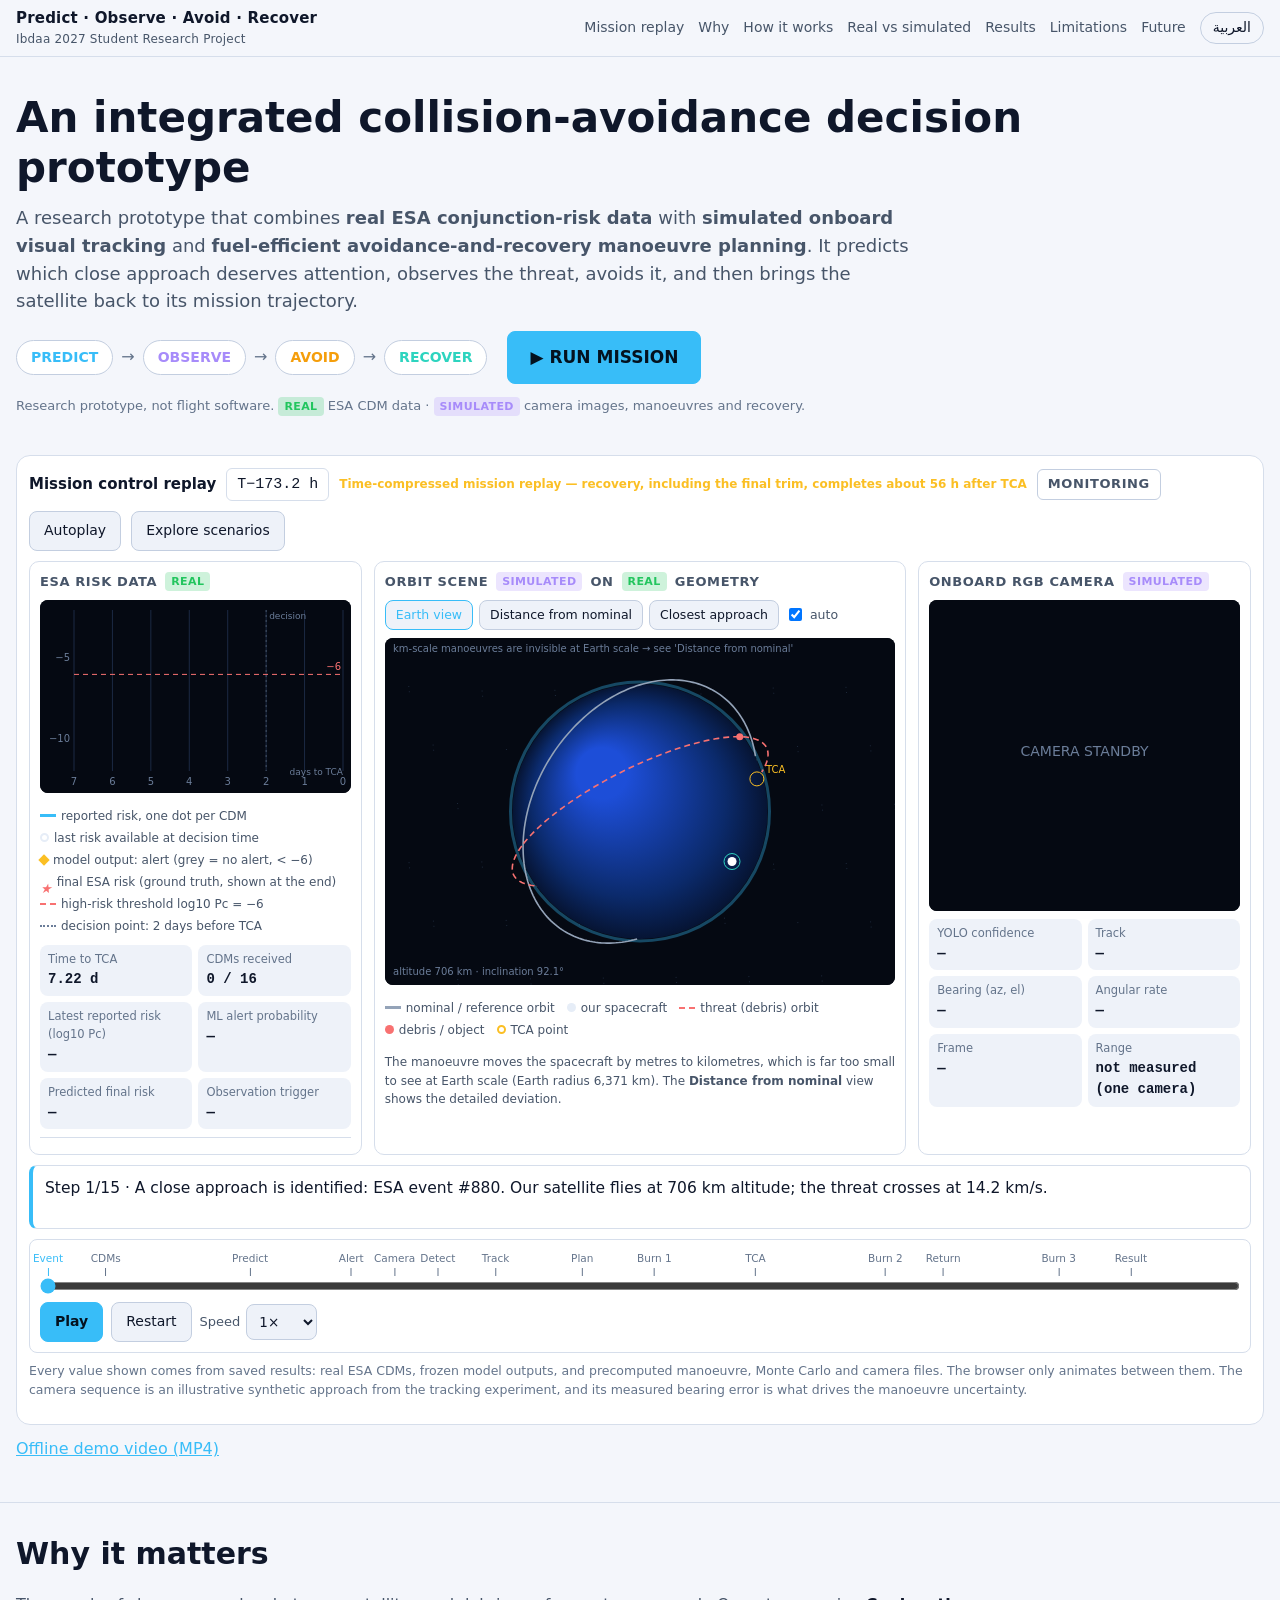
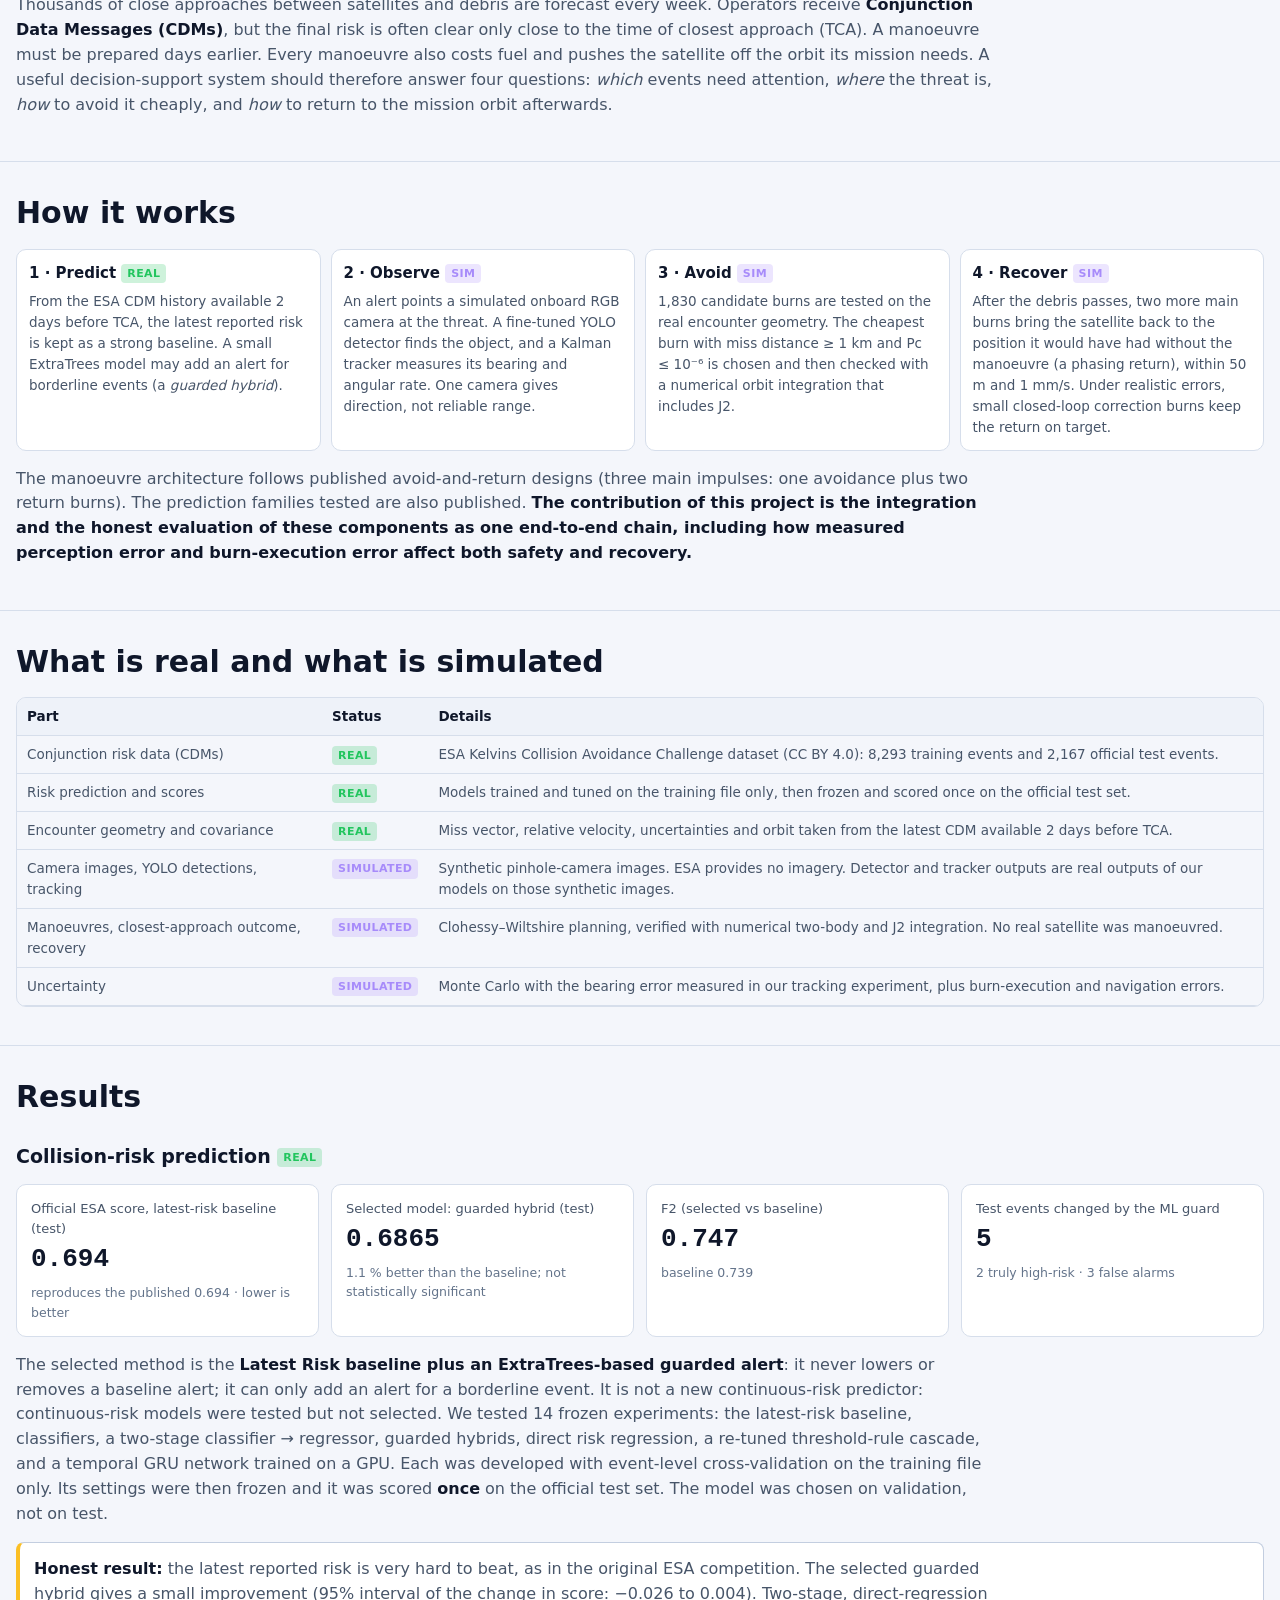
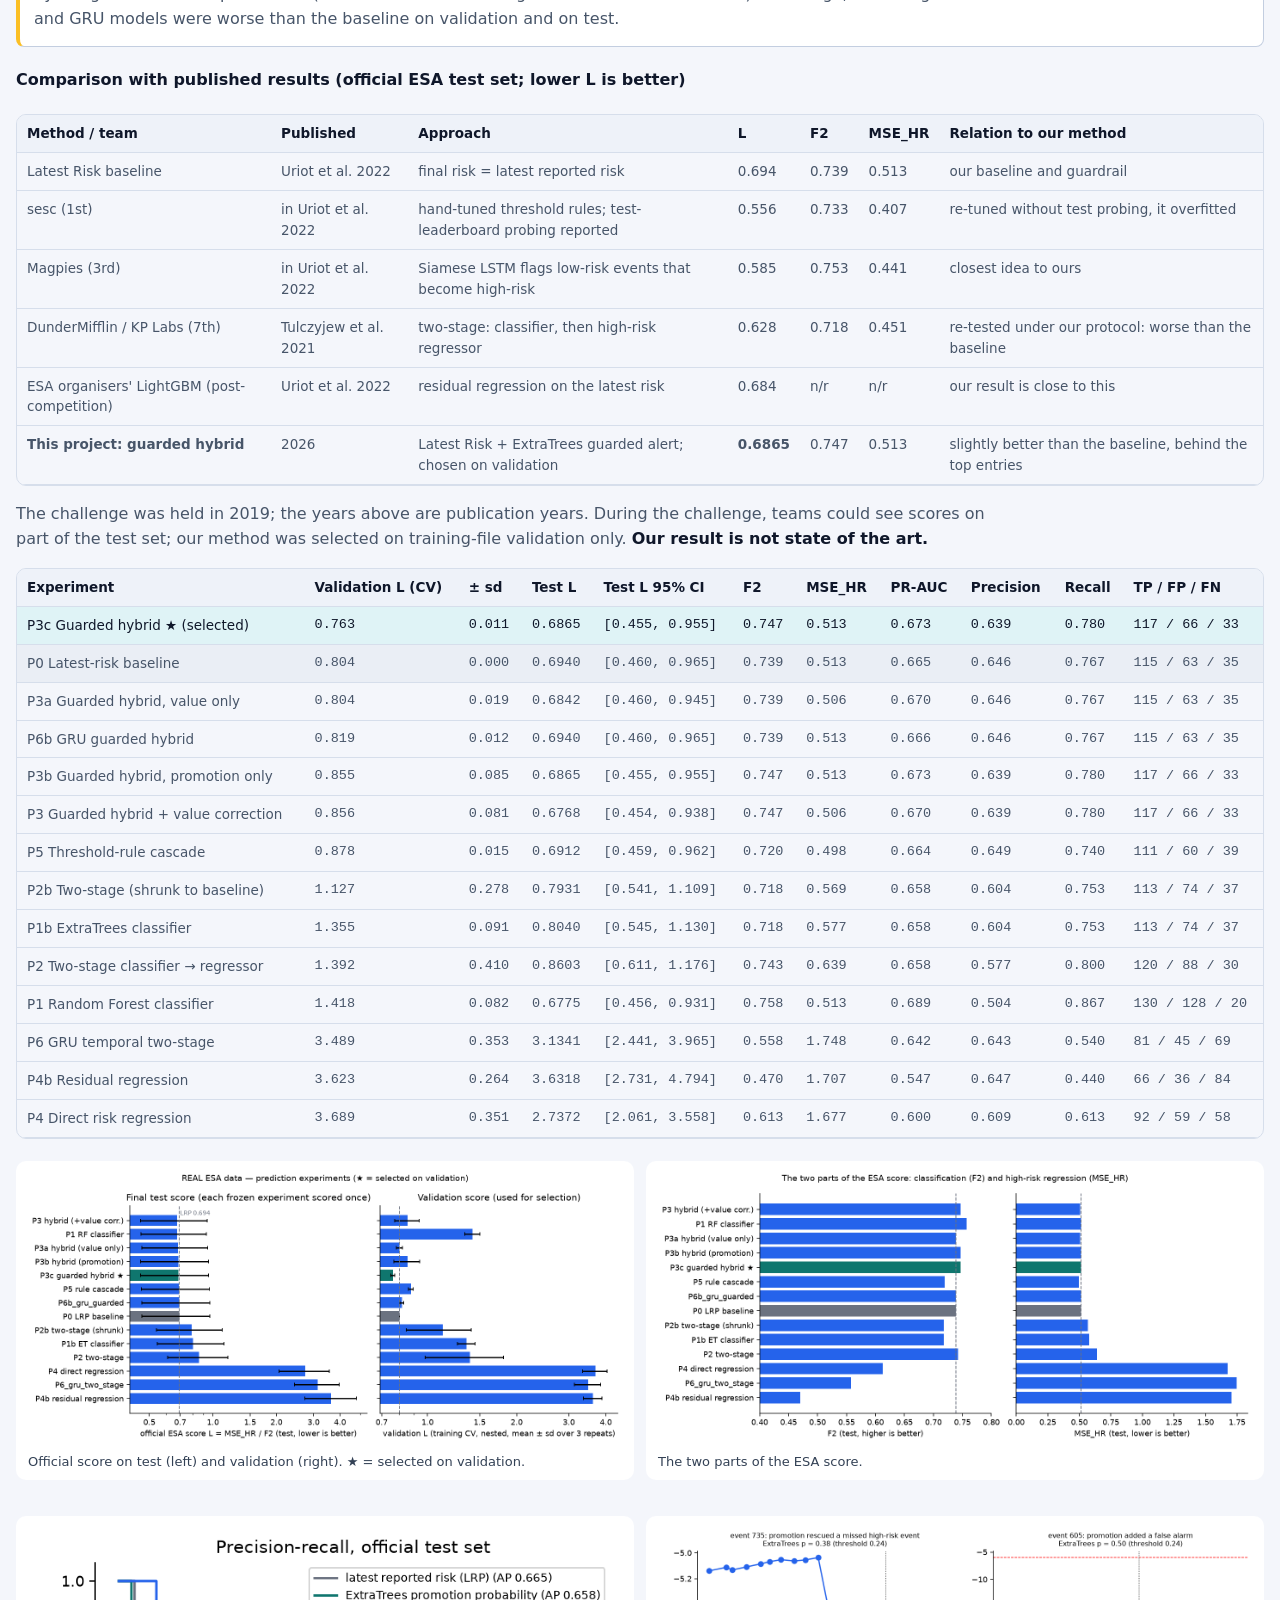
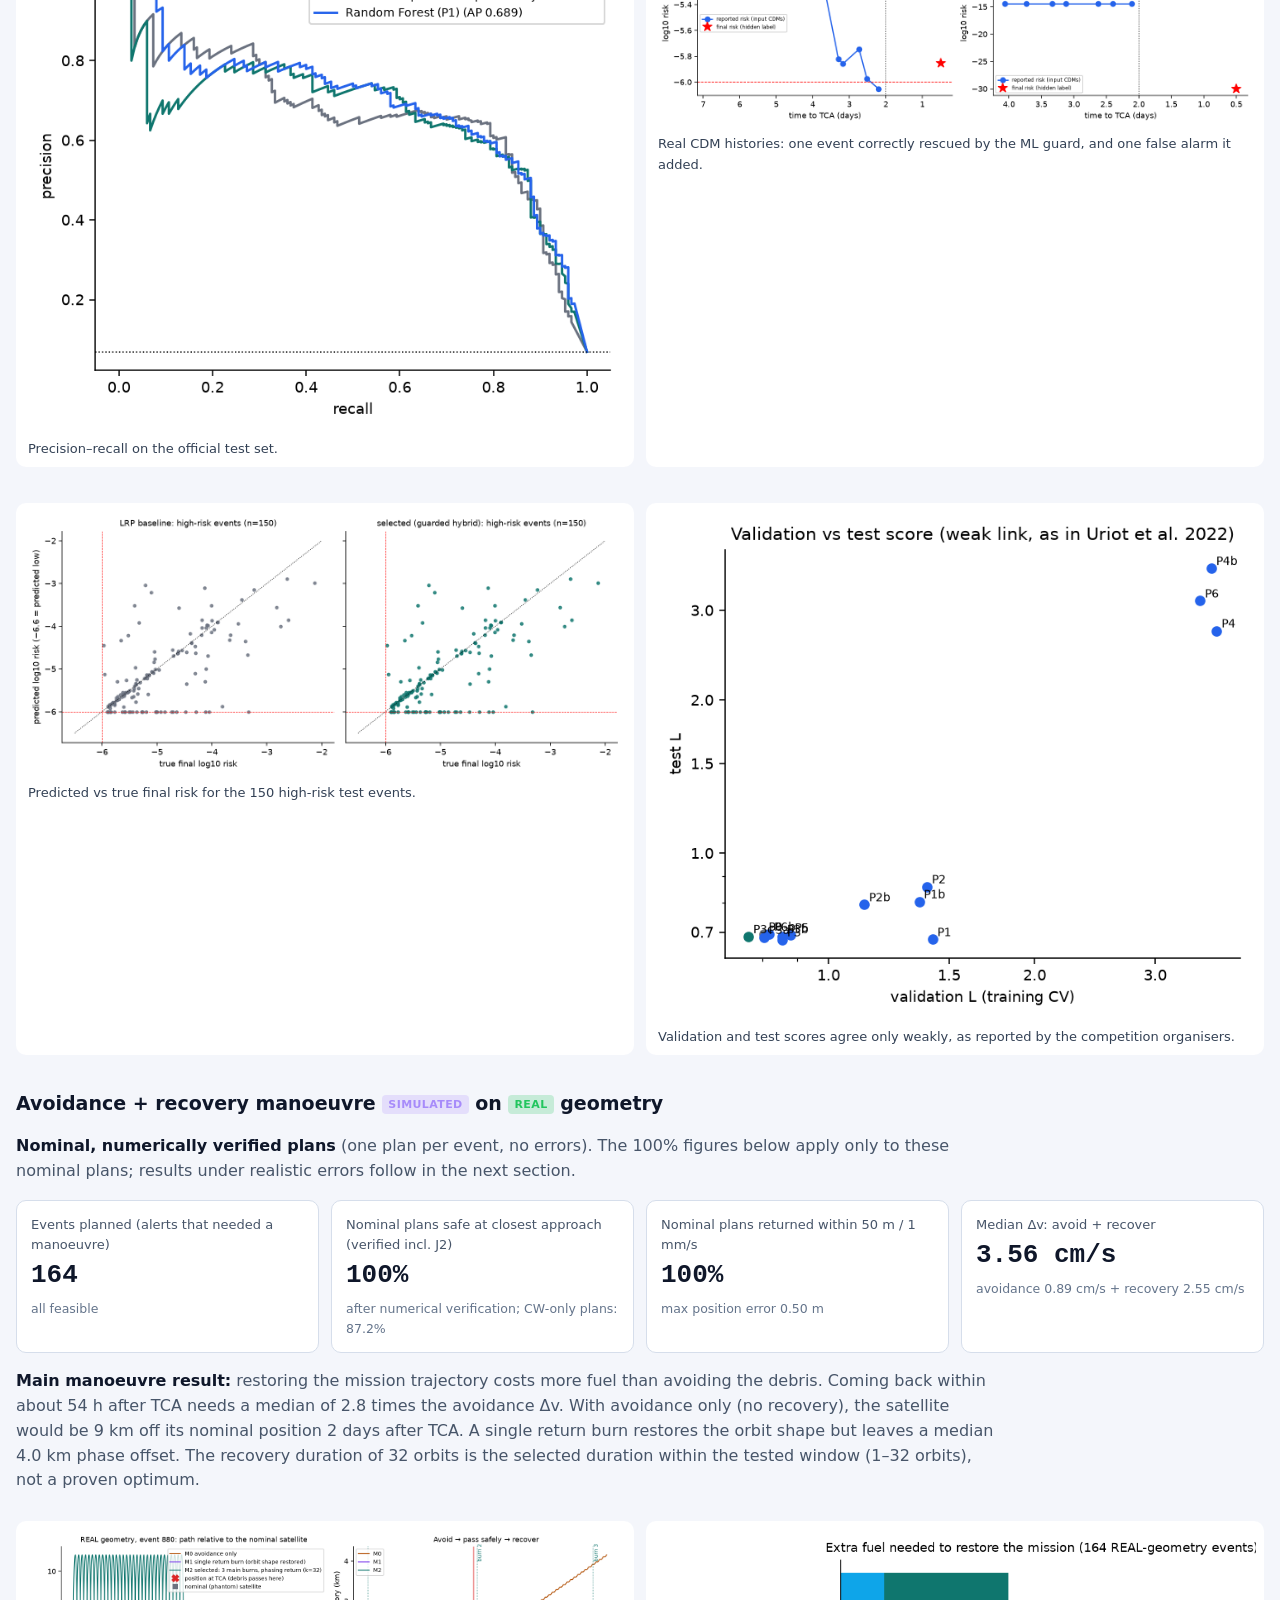
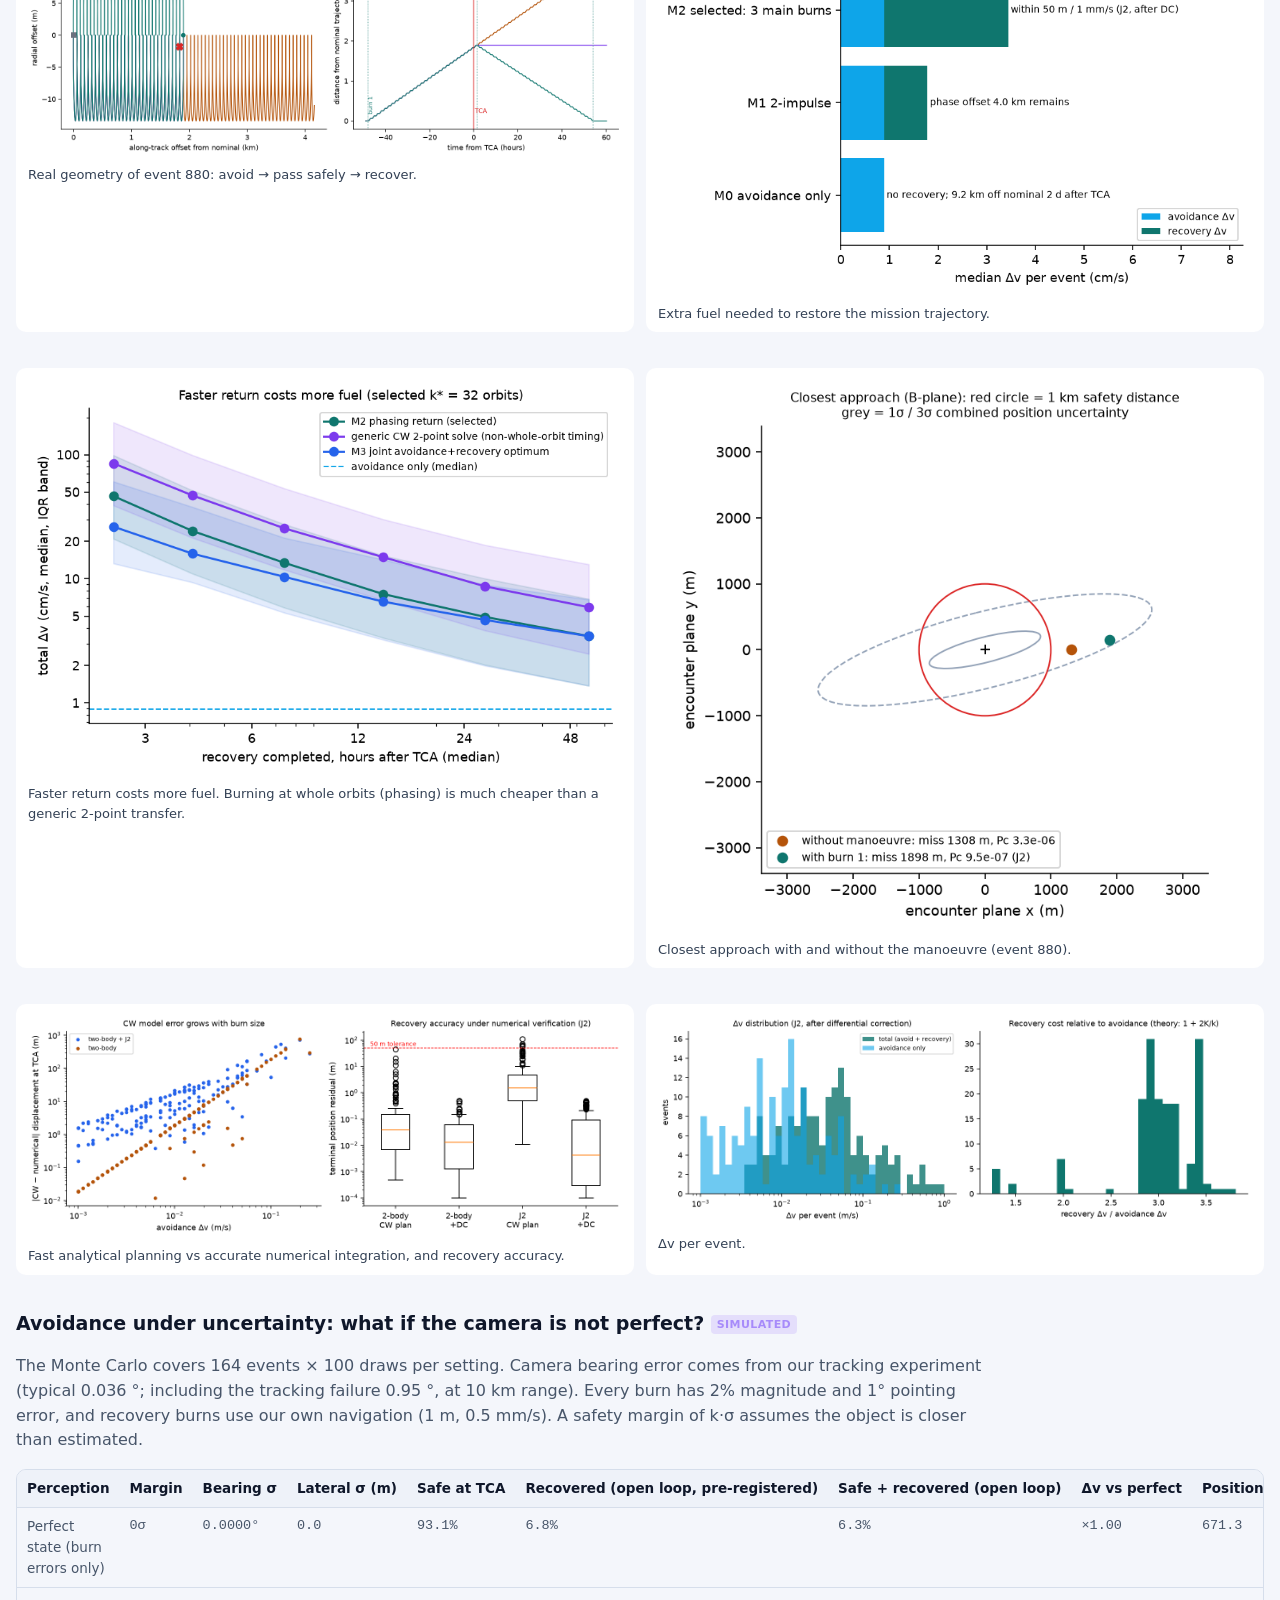
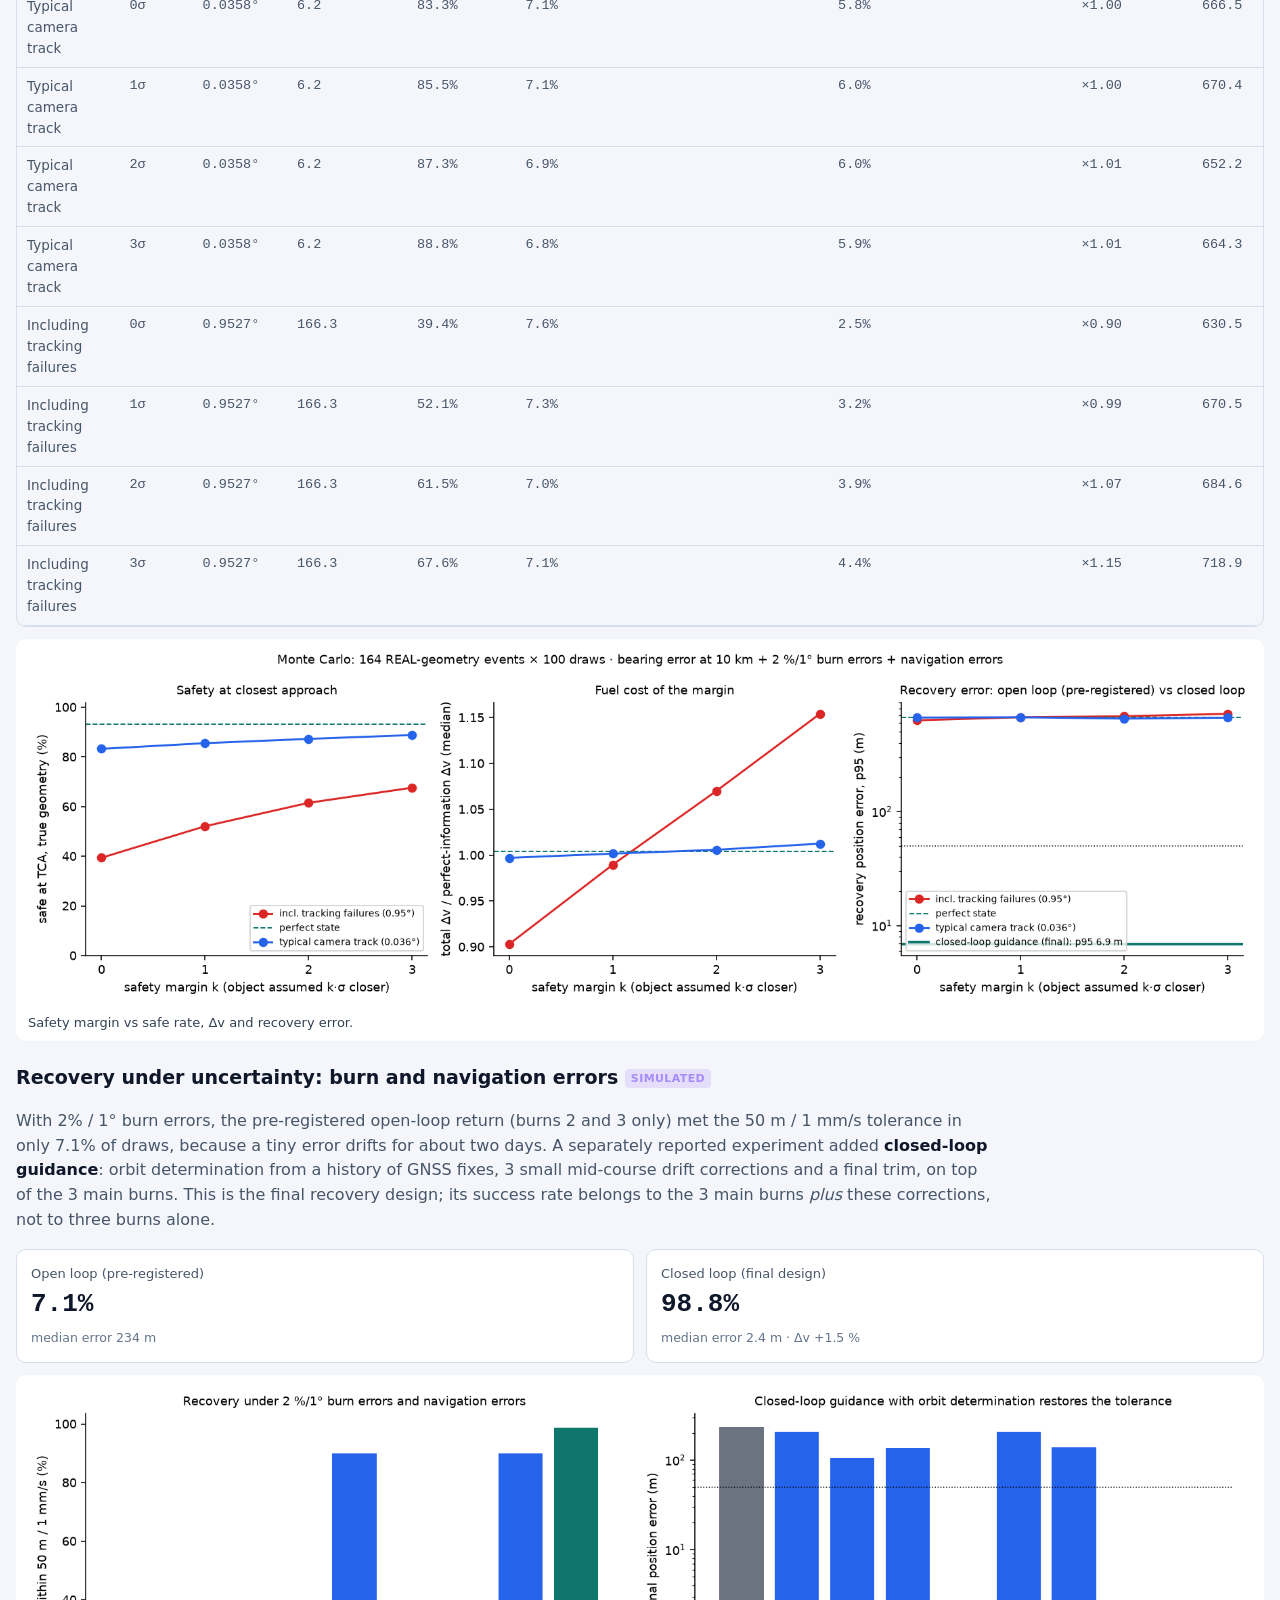
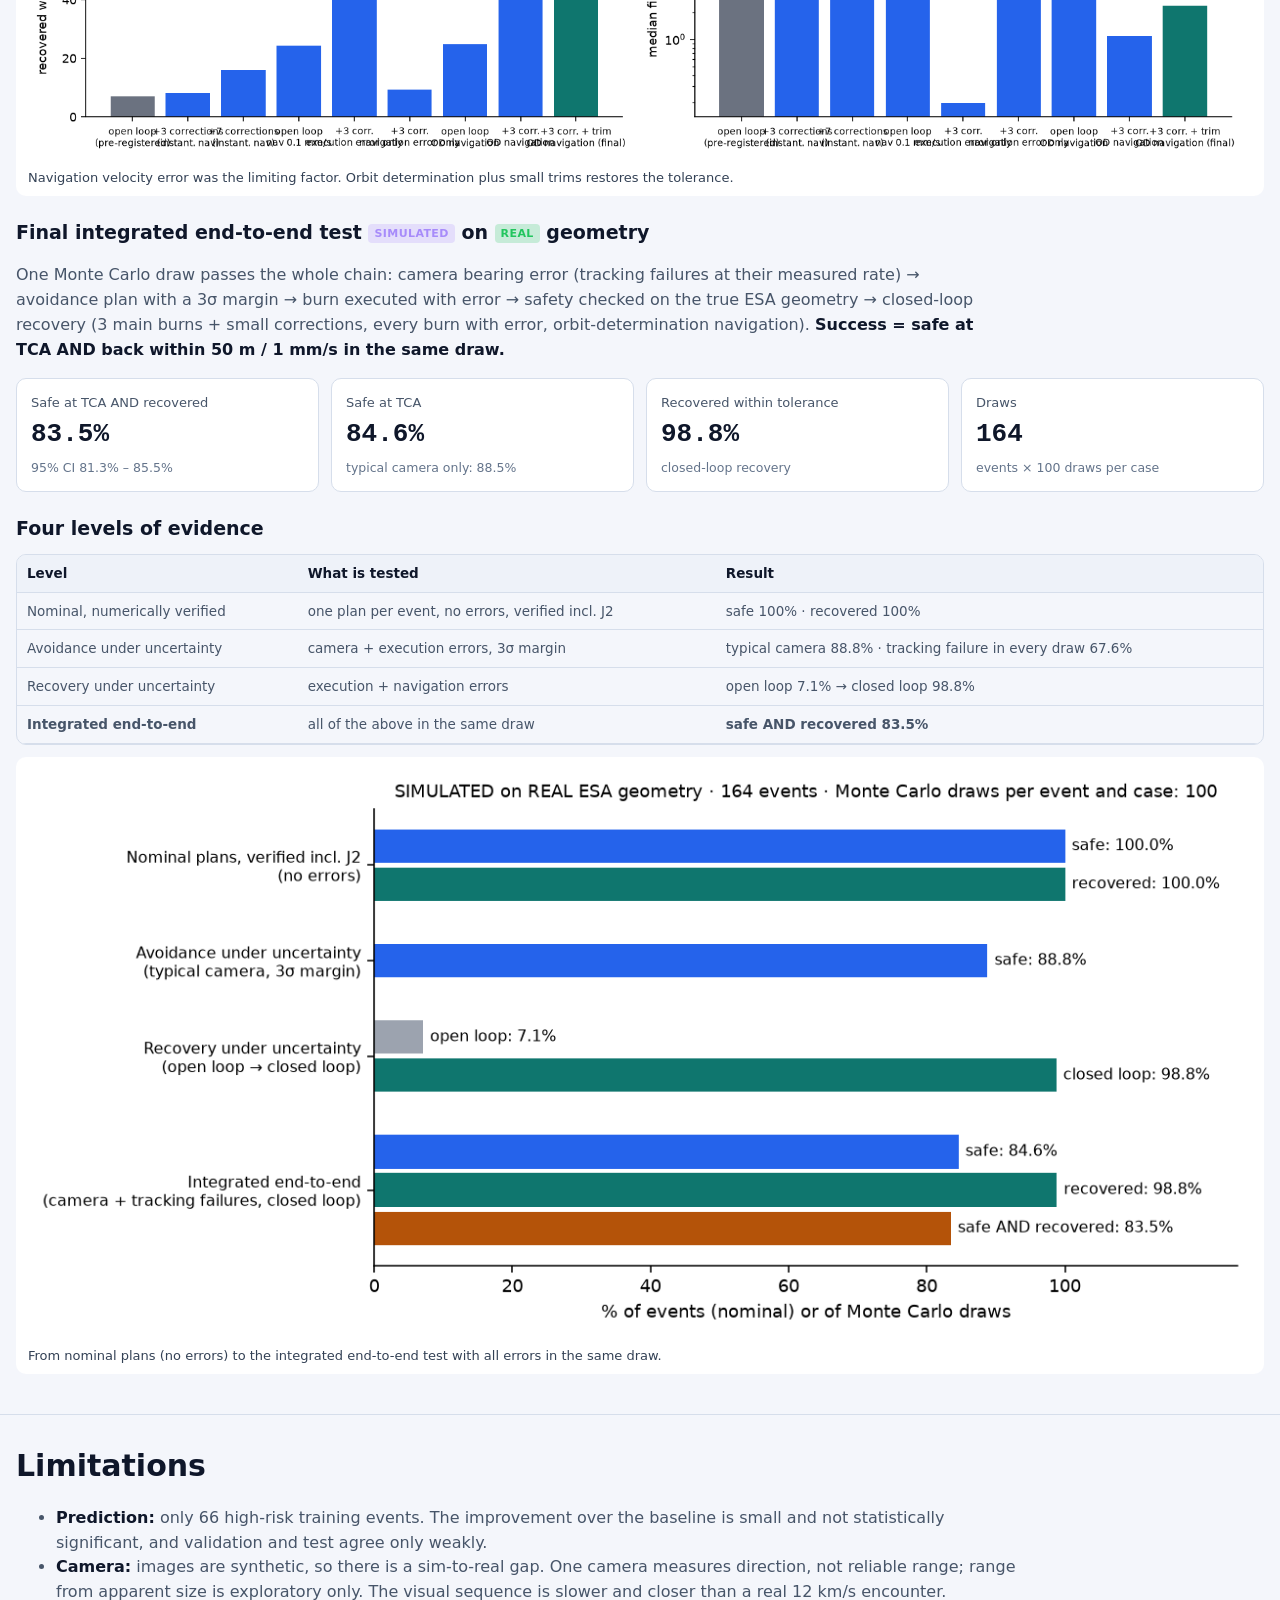
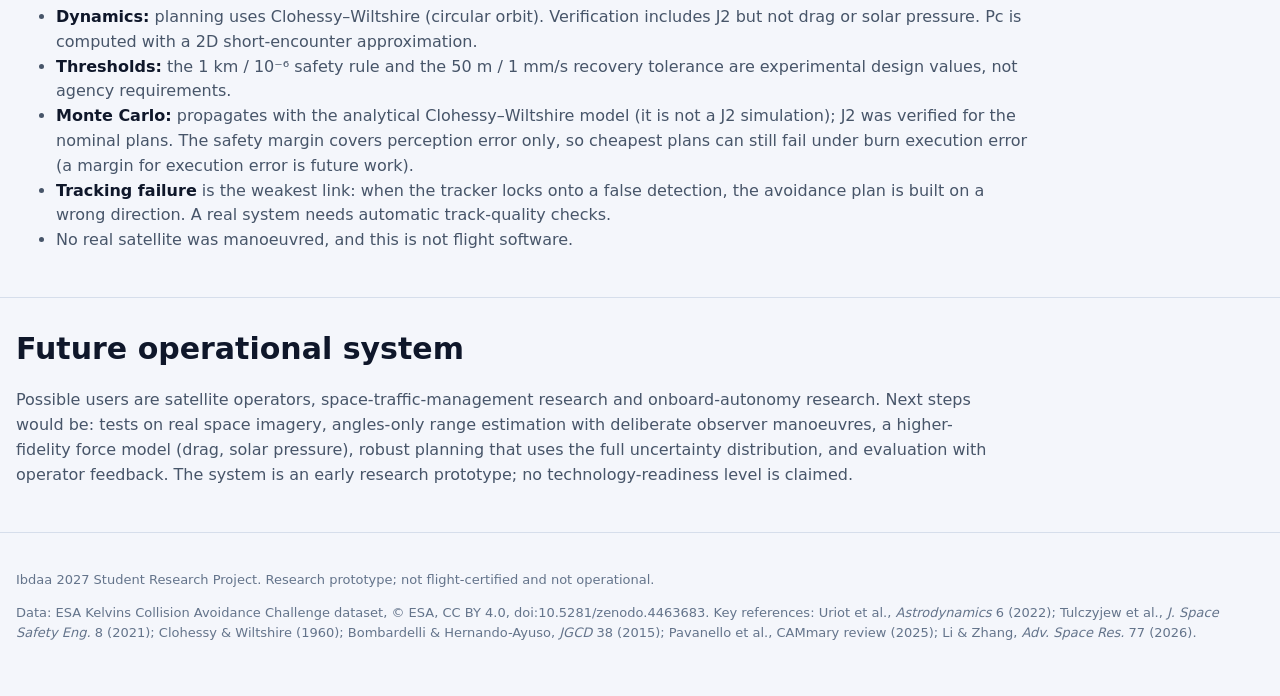
==== commit 8aec6018: "Final competition demonstration: chart legends, time-compressed replay label, integrated end-to-end " ====
--- a/en/index.html
+++ b/en/index.html
@@ -32,6 +32,7 @@
   <div class="mc-top">
     <span class="mc-title">Mission control replay</span>
     <span class="mc-clock" id="mc-clock">T−0.0 h</span>
+    <span class="mc-compress" id="mc-compress">Time-compressed mission replay</span>
     <span class="status monitor" id="mc-status">MONITORING</span>
     <span class="spacer"></span>
     <button class="btn" id="btn-auto" aria-pressed="true">Autoplay</button>
@@ -41,6 +42,14 @@
     <div class="panel left">
       <h3>ESA risk data <span class="badge real">REAL</span></h3>
       <canvas id="risk-cv" aria-label="Reported collision risk versus time to closest approach"></canvas>
+      <div class="legend2" id="risk-legend">
+        <span class="c-acc"><i class="sw"></i><span class="lbl">reported risk, one dot per CDM</span></span>
+        <span class="c-white"><i class="sw ring"></i><span class="lbl">last risk available at decision time</span></span>
+        <span class="c-warn"><i class="sw diamond"></i><span class="lbl">model output: alert (grey = no alert, &lt; −6)</span></span>
+        <span class="c-bad"><i class="sw star"></i><span class="lbl">final ESA risk (ground truth, shown at the end)</span></span>
+        <span class="c-bad"><i class="sw dash"></i><span class="lbl">high-risk threshold <bdi dir="ltr">log10 Pc = −6</bdi></span></span>
+        <span class="c-faint"><i class="sw dot2"></i><span class="lbl">decision point: 2 days before TCA</span></span>
+      </div>
       <div class="readouts">
         <div class="ro"><div class="k">Time to TCA</div><div class="v" id="ro-ttca">—</div></div>
         <div class="ro"><div class="k">CDMs received</div><div class="v" id="ro-ncdm">—</div></div>
@@ -60,7 +69,27 @@
         <label style="font-size:12.5px;color:var(--muted);display:inline-flex;gap:5px;align-items:center"><input type="checkbox" id="view-auto" checked> auto</label>
       </div>
       <canvas id="orbit-cv" aria-label="Orbit and manoeuvre animation"></canvas>
-      <div class="legend" id="rel-legend"><span class="lg-nominal">nominal (phantom) satellite</span><span class="lg-avoid">avoidance only</span><span class="lg-twoimp">2-impulse (phase offset)</span><span class="lg-recover">selected 3-impulse plan</span><span class="lg-threat">TCA / debris</span></div>
+      <div class="legend2" id="earth-legend">
+        <span class="c-nom"><i class="sw"></i><span class="lbl">nominal / reference orbit</span></span>
+        <span class="c-white"><i class="sw dot"></i><span class="lbl">our spacecraft</span></span>
+        <span class="c-thr"><i class="sw dash"></i><span class="lbl">threat (debris) orbit</span></span>
+        <span class="c-thr"><i class="sw dot"></i><span class="lbl">debris / object</span></span>
+        <span class="c-warn"><i class="sw ring"></i><span class="lbl">TCA point</span></span>
+      </div>
+      <p class="view-note" id="earth-legend-note">The manoeuvre moves the spacecraft by metres to kilometres, which is far too small to see at Earth scale (Earth radius 6,371 km). The <b>Distance from nominal</b> view shows the detailed deviation.</p>
+      <div class="legend2" id="rel-legend">
+        <span class="c-nom"><i class="sw"></i><span class="lbl">nominal / reference trajectory (distance 0)</span></span>
+        <span class="c-rec"><i class="sw"></i><span class="lbl">selected trajectory: avoidance, then recovery</span></span>
+        <span class="c-avoid"><i class="sw dash"></i><span class="lbl">avoidance only (no recovery)</span></span>
+        <span class="c-two"><i class="sw dot2"></i><span class="lbl">single return burn (phase offset remains)</span></span>
+        <span class="c-avoid"><i class="sw dot"></i><span class="lbl">burn 1 (avoid)</span></span>
+        <span class="c-rec"><i class="sw dot"></i><span class="lbl">recovery burns and small trims</span></span>
+        <span class="c-thr"><i class="sw dash"></i><span class="lbl">TCA (debris passes)</span></span>
+        <span class="c-white"><i class="sw dot"></i><span class="lbl">our spacecraft now</span></span>
+      </div>
+      <div class="legend2" id="enc-legend">
+        <span class="c-muted"><span class="lbl">Encounter plane at TCA: our spacecraft at the centre; the 1 km circle is the safety distance; the ellipses show the position uncertainty; the two points show where the debris passes without and with the manoeuvre.</span></span>
+      </div>
     </div>
     <div class="panel right">
       <h3>Onboard RGB camera <span class="badge sim">SIMULATED</span></h3>
@@ -107,9 +136,9 @@
     <div class="st"><h4>1 · Predict <span class="badge real">REAL</span></h4><p>From the ESA CDM history available 2 days before TCA, the latest reported risk is kept as a strong baseline. A small <bdi dir="ltr" class="ltr">ExtraTrees</bdi> model may add an alert for borderline events (a <em>guarded hybrid</em>).</p></div>
     <div class="st"><h4>2 · Observe <span class="badge sim">SIM</span></h4><p>An alert points a simulated onboard RGB camera at the threat. A fine-tuned <bdi dir="ltr" class="ltr">YOLO</bdi> detector finds the object, and a Kalman tracker measures its bearing and angular rate. One camera gives direction, not reliable range.</p></div>
     <div class="st"><h4>3 · Avoid <span class="badge sim">SIM</span></h4><p>1,830 candidate burns are tested on the real encounter geometry. The cheapest burn with miss distance ≥ 1 km and Pc ≤ 10⁻⁶ is chosen and then checked with a numerical orbit integration that includes J2.</p></div>
-    <div class="st"><h4>4 · Recover <span class="badge sim">SIM</span></h4><p>After the debris passes, two more burns bring the satellite back to the position it would have had without the manoeuvre (a phasing return), within 50 m and 1 mm/s.</p></div>
-  </div>
-  <p>The manoeuvre architecture follows published avoid-and-return designs (three impulses: one avoidance plus two return burns). The prediction families tested are also published. <strong>The contribution of this project is the integration and the honest evaluation of these components as one end-to-end chain, including how measured perception error and burn-execution error affect both safety and recovery.</strong></p>
+    <div class="st"><h4>4 · Recover <span class="badge sim">SIM</span></h4><p>After the debris passes, two more main burns bring the satellite back to the position it would have had without the manoeuvre (a phasing return), within 50 m and 1 mm/s. Under realistic errors, small closed-loop correction burns keep the return on target.</p></div>
+  </div>
+  <p>The manoeuvre architecture follows published avoid-and-return designs (three main impulses: one avoidance plus two return burns). The prediction families tested are also published. <strong>The contribution of this project is the integration and the honest evaluation of these components as one end-to-end chain, including how measured perception error and burn-execution error affect both safety and recovery.</strong></p>
 </div></section>
 
 <section class="content" id="real"><div class="wrap">
@@ -131,62 +160,84 @@
   <h3>Collision-risk prediction <span class="badge real">REAL</span></h3>
   <div class="cards">
     <div class="card"><div class="lbl">Official ESA score, latest-risk baseline (test)</div><div class="big"><bdi dir="ltr" data-v="prediction.baseline.test.L" data-fmt="3"></bdi></div><div class="sub">reproduces the published 0.694 · lower is better</div></div>
-    <div class="card"><div class="lbl">V2 selected model: guarded hybrid (test)</div><div class="big"><bdi dir="ltr" data-v="prediction.selected.test.L" data-fmt="3"></bdi></div><div class="sub"><bdi dir="ltr" data-v="prediction.selected.test.improvement_vs_LRP_pct" data-fmt="1" data-unit="%"></bdi> better than the baseline; not statistically significant</div></div>
+    <div class="card"><div class="lbl">Selected model: guarded hybrid (test)</div><div class="big"><bdi dir="ltr" data-v="prediction.selected.test.L" data-fmt="4"></bdi></div><div class="sub"><bdi dir="ltr" data-v="prediction.selected.test.improvement_vs_LRP_pct" data-fmt="1" data-unit="%"></bdi> better than the baseline; not statistically significant</div></div>
     <div class="card"><div class="lbl">F2 (selected vs baseline)</div><div class="big"><bdi dir="ltr" data-v="prediction.selected.test.F2" data-fmt="3"></bdi></div><div class="sub">baseline <bdi dir="ltr" data-v="prediction.baseline.test.F2" data-fmt="3"></bdi></div></div>
     <div class="card"><div class="lbl">Test events changed by the ML guard</div><div class="big"><bdi dir="ltr" data-v="prediction.promotion_on_test.promoted_events" data-fmt="int"></bdi></div><div class="sub"><bdi dir="ltr" data-v="prediction.promotion_on_test.promoted_true_high" data-fmt="int"></bdi> truly high-risk · <bdi dir="ltr" data-v="prediction.promotion_on_test.promoted_false_alarm" data-fmt="int"></bdi> false alarms</div></div>
   </div>
-  <p>We tested <bdi dir="ltr" data-v="prediction.experiments.length" data-fmt="int"></bdi> frozen experiments: the latest-risk baseline, classifiers, a two-stage classifier → regressor, guarded hybrids, direct risk regression, a re-tuned threshold-rule cascade, and a temporal <bdi dir="ltr" class="ltr">GRU</bdi> network trained on a GPU. Each was developed with event-level cross-validation on the training file only. Its settings were then frozen and it was scored <strong>once</strong> on the official test set. The model was chosen on validation, not on test.</p>
+  <p>The selected method is the <strong>Latest Risk baseline plus an ExtraTrees-based guarded alert</strong>: it never lowers or removes a baseline alert; it can only add an alert for a borderline event. It is not a new continuous-risk predictor: continuous-risk models were tested but not selected. We tested <bdi dir="ltr" data-v="prediction.experiments.length" data-fmt="int"></bdi> frozen experiments: the latest-risk baseline, classifiers, a two-stage classifier → regressor, guarded hybrids, direct risk regression, a re-tuned threshold-rule cascade, and a temporal <bdi dir="ltr" class="ltr">GRU</bdi> network trained on a GPU. Each was developed with event-level cross-validation on the training file only. Its settings were then frozen and it was scored <strong>once</strong> on the official test set. The model was chosen on validation, not on test.</p>
   <div class="callout"><p><strong>Honest result:</strong> the latest reported risk is very hard to beat, as in the original ESA competition. The selected guarded hybrid gives a small improvement (95% interval of the change in score: <bdi dir="ltr" class="ltr num" data-v="prediction.selected.test.delta_L_vs_LRP_ci95.0" data-fmt="3"></bdi> to <bdi dir="ltr" class="ltr num" data-v="prediction.selected.test.delta_L_vs_LRP_ci95.1" data-fmt="3"></bdi>). Two-stage, direct-regression and GRU models were worse than the baseline on validation and on test.</p></div>
+
+  <h4>Comparison with published results (official ESA test set; lower L is better)</h4>
+  <div class="table-wrap"><table>
+    <thead><tr><th>Method / team</th><th>Published</th><th>Approach</th><th>L</th><th>F2</th><th>MSE_HR</th><th>Relation to our method</th></tr></thead>
+    <tbody>
+      <tr><td>Latest Risk baseline</td><td>Uriot et al. 2022</td><td>final risk = latest reported risk</td><td><bdi dir="ltr" class="ltr num">0.694</bdi></td><td><bdi dir="ltr" class="ltr num">0.739</bdi></td><td><bdi dir="ltr" class="ltr num">0.513</bdi></td><td>our baseline and guardrail</td></tr>
+      <tr><td>sesc (1st)</td><td>in Uriot et al. 2022</td><td>hand-tuned threshold rules; test-leaderboard probing reported</td><td><bdi dir="ltr" class="ltr num">0.556</bdi></td><td><bdi dir="ltr" class="ltr num">0.733</bdi></td><td><bdi dir="ltr" class="ltr num">0.407</bdi></td><td>re-tuned without test probing, it overfitted</td></tr>
+      <tr><td>Magpies (3rd)</td><td>in Uriot et al. 2022</td><td>Siamese LSTM flags low-risk events that become high-risk</td><td><bdi dir="ltr" class="ltr num">0.585</bdi></td><td><bdi dir="ltr" class="ltr num">0.753</bdi></td><td><bdi dir="ltr" class="ltr num">0.441</bdi></td><td>closest idea to ours</td></tr>
+      <tr><td>DunderMifflin / KP Labs (7th)</td><td>Tulczyjew et al. 2021</td><td>two-stage: classifier, then high-risk regressor</td><td><bdi dir="ltr" class="ltr num">0.628</bdi></td><td><bdi dir="ltr" class="ltr num">0.718</bdi></td><td><bdi dir="ltr" class="ltr num">0.451</bdi></td><td>re-tested under our protocol: worse than the baseline</td></tr>
+      <tr><td>ESA organisers' LightGBM (post-competition)</td><td>Uriot et al. 2022</td><td>residual regression on the latest risk</td><td><bdi dir="ltr" class="ltr num">0.684</bdi></td><td>n/r</td><td>n/r</td><td>our result is close to this</td></tr>
+      <tr><td><strong>This project: guarded hybrid</strong></td><td>2026</td><td>Latest Risk + ExtraTrees guarded alert; chosen on validation</td><td><strong><bdi dir="ltr" data-v="prediction.selected.test.L" data-fmt="4"></bdi></strong></td><td><bdi dir="ltr" data-v="prediction.selected.test.F2" data-fmt="3"></bdi></td><td><bdi dir="ltr" data-v="prediction.selected.test.MSE_HR" data-fmt="3"></bdi></td><td>slightly better than the baseline, behind the top entries</td></tr>
+    </tbody></table></div>
+  <p>The challenge was held in 2019; the years above are publication years. During the challenge, teams could see scores on part of the test set; our method was selected on training-file validation only. <strong>Our result is not state of the art.</strong></p>
   <div class="table-wrap"><table id="exp-table"></table></div>
   <div class="figs">
-    <figure><img src="../assets/figures/v2_pred_official_score.png" alt="Official ESA score for every V2 experiment" loading="lazy"><figcaption>Official score on test (left) and validation (right). ★ = selected on validation.</figcaption></figure>
-    <figure><img src="../assets/figures/v2_pred_f2_msehr.png" alt="F2 and MSE_HR for every experiment" loading="lazy"><figcaption>The two parts of the ESA score.</figcaption></figure>
-    <figure><img src="../assets/figures/v2_pred_pr_curves.png" alt="Precision-recall curves" loading="lazy"><figcaption>Precision–recall on the official test set.</figcaption></figure>
-    <figure><img src="../assets/figures/v2_pred_temporal_examples.png" alt="Examples of promoted events" loading="lazy"><figcaption>Real CDM histories: one event correctly rescued by the ML guard, and one false alarm it added.</figcaption></figure>
-    <figure><img src="../assets/figures/v2_pred_regression_high_risk.png" alt="Predicted versus true final risk" loading="lazy"><figcaption>Predicted vs true final risk for the 150 high-risk test events.</figcaption></figure>
-    <figure><img src="../assets/figures/v2_pred_val_vs_test.png" alt="Validation vs test score" loading="lazy"><figcaption>Validation and test scores agree only weakly, as reported by the competition organisers.</figcaption></figure>
+    <figure><img src="../assets/figures/pred_official_score.png" alt="Official ESA score for every experiment" loading="lazy"><figcaption>Official score on test (left) and validation (right). ★ = selected on validation.</figcaption></figure>
+    <figure><img src="../assets/figures/pred_f2_msehr.png" alt="F2 and MSE_HR for every experiment" loading="lazy"><figcaption>The two parts of the ESA score.</figcaption></figure>
+    <figure><img src="../assets/figures/pred_pr_curves.png" alt="Precision-recall curves" loading="lazy"><figcaption>Precision–recall on the official test set.</figcaption></figure>
+    <figure><img src="../assets/figures/pred_temporal_examples.png" alt="Examples of promoted events" loading="lazy"><figcaption>Real CDM histories: one event correctly rescued by the ML guard, and one false alarm it added.</figcaption></figure>
+    <figure><img src="../assets/figures/pred_regression_high_risk.png" alt="Predicted versus true final risk" loading="lazy"><figcaption>Predicted vs true final risk for the 150 high-risk test events.</figcaption></figure>
+    <figure><img src="../assets/figures/pred_val_vs_test.png" alt="Validation vs test score" loading="lazy"><figcaption>Validation and test scores agree only weakly, as reported by the competition organisers.</figcaption></figure>
   </div>
 
   <h3>Avoidance + recovery manoeuvre <span class="badge sim">SIMULATED</span> on <span class="badge real">REAL</span> geometry</h3>
+  <p><strong>Nominal, numerically verified plans</strong> (one plan per event, no errors). The 100% figures below apply only to these nominal plans; results under realistic errors follow in the next section.</p>
   <div class="cards">
     <div class="card"><div class="lbl">Events planned (alerts that needed a manoeuvre)</div><div class="big"><bdi dir="ltr" data-v="maneuver.n_planned" data-fmt="int"></bdi></div><div class="sub">all feasible</div></div>
-    <div class="card"><div class="lbl">Safe at closest approach (two-body + J2)</div><div class="big"><bdi dir="ltr" data-v="maneuver.final_J2.safe_rate_tca" data-fmt="pct0"></bdi></div><div class="sub">after numerical verification; CW-only plans: <bdi dir="ltr" data-v="maneuver.cw_selected_plan_safe_rate_in_numerical_truth.two_body_J2" data-fmt="pct"></bdi></div></div>
-    <div class="card"><div class="lbl">Returned within 50 m / 1 mm/s</div><div class="big"><bdi dir="ltr" data-v="maneuver.final_J2.recovered_rate_after_dc" data-fmt="pct0"></bdi></div><div class="sub">max position error <bdi dir="ltr" data-v="maneuver.final_J2.resid_r_after_dc_m.max" data-fmt="2" data-unit="m"></bdi></div></div>
+    <div class="card"><div class="lbl">Nominal plans safe at closest approach (verified incl. J2)</div><div class="big"><bdi dir="ltr" data-v="maneuver.final_J2.safe_rate_tca" data-fmt="pct0"></bdi></div><div class="sub">after numerical verification; CW-only plans: <bdi dir="ltr" data-v="maneuver.cw_selected_plan_safe_rate_in_numerical_truth.two_body_J2" data-fmt="pct"></bdi></div></div>
+    <div class="card"><div class="lbl">Nominal plans returned within 50 m / 1 mm/s</div><div class="big"><bdi dir="ltr" data-v="maneuver.final_J2.recovered_rate_after_dc" data-fmt="pct0"></bdi></div><div class="sub">max position error <bdi dir="ltr" data-v="maneuver.final_J2.resid_r_after_dc_m.max" data-fmt="2" data-unit="m"></bdi></div></div>
     <div class="card"><div class="lbl">Median Δv: avoid + recover</div><div class="big"><bdi dir="ltr" data-v="maneuver.final_J2.dv_total.median" data-fmt="2" data-scale="100" data-unit="cm/s"></bdi></div><div class="sub">avoidance <bdi dir="ltr" data-v="maneuver.final_J2.dv_avoid.median" data-fmt="2" data-scale="100" data-unit="cm/s"></bdi> + recovery <bdi dir="ltr" data-v="maneuver.final_J2.dv_recovery.median" data-fmt="2" data-scale="100" data-unit="cm/s"></bdi></div></div>
   </div>
-  <p><strong>Main V2 result:</strong> restoring the mission trajectory costs more fuel than avoiding the debris. With the avoidance burn 2 days before TCA, the satellite drifts about two kilometres from its nominal position. Coming back within about <bdi dir="ltr" data-v="maneuver.recovery_end_after_tca_h.median" data-fmt="0" data-unit="h"></bdi> after TCA needs a median of <bdi dir="ltr" data-v="maneuver.recovery_ratio_rec_over_avoid.median" data-fmt="1"></bdi> times the avoidance Δv. Without recovery (V1), the satellite would be <bdi dir="ltr" data-v="maneuver.architectures.M0_avoidance_only.deviation_tca_plus_2d_m.median" data-fmt="0" data-scale="0.001" data-unit="km"></bdi> off its nominal position 2 days after TCA. A 2-impulse return restores the orbit shape but leaves a median <bdi dir="ltr" data-v="maneuver.architectures.M1_two_impulse_orbit_restore.phase_offset_m.median" data-fmt="1" data-scale="0.001" data-unit="km"></bdi> phase offset.</p>
+  <p><strong>Main manoeuvre result:</strong> restoring the mission trajectory costs more fuel than avoiding the debris. Coming back within about <bdi dir="ltr" data-v="maneuver.recovery_end_after_tca_h.median" data-fmt="0" data-unit="h"></bdi> after TCA needs a median of <bdi dir="ltr" data-v="maneuver.recovery_ratio_rec_over_avoid.median" data-fmt="1"></bdi> times the avoidance Δv. With avoidance only (no recovery), the satellite would be <bdi dir="ltr" data-v="maneuver.architectures.M0_avoidance_only.deviation_tca_plus_2d_m.median" data-fmt="0" data-unit="km" data-scale="0.001"></bdi> off its nominal position 2 days after TCA. A single return burn restores the orbit shape but leaves a median <bdi dir="ltr" data-v="maneuver.architectures.M1_two_impulse_orbit_restore.phase_offset_m.median" data-fmt="1" data-unit="km" data-scale="0.001"></bdi> phase offset. The recovery duration of <bdi dir="ltr" data-v="maneuver.k_star_orbits" data-fmt="int"></bdi> orbits is the selected duration within the tested window (1–32 orbits), not a proven optimum.</p>
   <div class="figs">
-    <figure><img src="../assets/figures/v2_man_trajectory.png" alt="Avoidance and recovery trajectories" loading="lazy"><figcaption>Real geometry of event 880: avoid → pass safely → recover.</figcaption></figure>
-    <figure><img src="../assets/figures/v2_man_fuel_cost.png" alt="Extra fuel to restore the mission" loading="lazy"><figcaption>Extra fuel needed to restore the mission trajectory.</figcaption></figure>
-    <figure><img src="../assets/figures/v2_man_recovery_tradeoff.png" alt="Recovery time vs delta-v" loading="lazy"><figcaption>Faster return costs more fuel. Burning at whole orbits (phasing) is much cheaper than a generic 2-point transfer.</figcaption></figure>
-    <figure><img src="../assets/figures/v2_man_closest_approach.png" alt="Closest approach with and without manoeuvre" loading="lazy"><figcaption>Closest approach with and without the manoeuvre (event 880).</figcaption></figure>
-    <figure><img src="../assets/figures/v2_man_numerical_validation.png" alt="CW vs numerical validation" loading="lazy"><figcaption>Fast analytical planning vs accurate numerical integration, and recovery accuracy.</figcaption></figure>
-    <figure><img src="../assets/figures/v2_man_dv_distribution.png" alt="Delta-v distributions" loading="lazy"><figcaption>Δv per event.</figcaption></figure>
-  </div>
-
-  <h3>Uncertainty: what if the camera is not perfect? <span class="badge sim">SIMULATED</span></h3>
+    <figure><img src="../assets/figures/man_trajectory.png" alt="Avoidance and recovery trajectories" loading="lazy"><figcaption>Real geometry of event 880: avoid → pass safely → recover.</figcaption></figure>
+    <figure><img src="../assets/figures/man_fuel_cost.png" alt="Extra fuel to restore the mission" loading="lazy"><figcaption>Extra fuel needed to restore the mission trajectory.</figcaption></figure>
+    <figure><img src="../assets/figures/man_recovery_tradeoff.png" alt="Recovery time vs delta-v" loading="lazy"><figcaption>Faster return costs more fuel. Burning at whole orbits (phasing) is much cheaper than a generic 2-point transfer.</figcaption></figure>
+    <figure><img src="../assets/figures/man_closest_approach.png" alt="Closest approach with and without manoeuvre" loading="lazy"><figcaption>Closest approach with and without the manoeuvre (event 880).</figcaption></figure>
+    <figure><img src="../assets/figures/man_numerical_validation.png" alt="CW vs numerical validation" loading="lazy"><figcaption>Fast analytical planning vs accurate numerical integration, and recovery accuracy.</figcaption></figure>
+    <figure><img src="../assets/figures/man_dv_distribution.png" alt="Delta-v distributions" loading="lazy"><figcaption>Δv per event.</figcaption></figure>
+  </div>
+
+  <h3>Avoidance under uncertainty: what if the camera is not perfect? <span class="badge sim">SIMULATED</span></h3>
   <p>The Monte Carlo covers <bdi dir="ltr" data-v="uncertainty.events" data-fmt="int"></bdi> events × <bdi dir="ltr" data-v="uncertainty.n_mc_per_event_case" data-fmt="int"></bdi> draws per setting. Camera bearing error comes from our tracking experiment (typical <bdi dir="ltr" data-v="uncertainty.sigmas_deg.typical_camera_track" data-fmt="3" data-unit="°"></bdi>; including the tracking failure <bdi dir="ltr" data-v="uncertainty.sigmas_deg.including_track_failures" data-fmt="2" data-unit="°"></bdi>, at 10 km range). Every burn has 2% magnitude and 1° pointing error, and recovery burns use our own navigation (1 m, 0.5 mm/s). A safety margin of k·σ assumes the object is closer than estimated.</p>
   <div class="table-wrap"><table id="unc-table"></table></div>
-  <figure><img src="../assets/figures/v2_unc_margin.png" alt="Safety margin vs safety, delta-v and recovery error" loading="lazy"><figcaption>Safety margin vs safe rate, Δv and recovery error.</figcaption></figure>
-
-  <h4>Recovery under burn and navigation errors</h4>
-  <p>With 2% / 1° burn errors, the pre-registered open-loop return (burns 2 and 3 only) met the 50 m / 1 mm/s tolerance in only <bdi dir="ltr" data-v="recovery_robustness.by_config.open_loop.recovered_rate" data-fmt="pct"></bdi> of draws, because a tiny error drifts for about two days. A new, separately reported experiment added <strong>closed-loop guidance</strong>: orbit determination from a history of GNSS fixes, 3 small mid-course drift corrections and a final trim. This is the final V2 recovery design.</p>
+  <figure><img src="../assets/figures/unc_margin.png" alt="Safety margin vs safety, delta-v and recovery error" loading="lazy"><figcaption>Safety margin vs safe rate, Δv and recovery error.</figcaption></figure>
+
+  <h3>Recovery under uncertainty: burn and navigation errors <span class="badge sim">SIMULATED</span></h3>
+  <p>With 2% / 1° burn errors, the pre-registered open-loop return (burns 2 and 3 only) met the 50 m / 1 mm/s tolerance in only <bdi dir="ltr" data-v="recovery_robustness.by_config.open_loop.recovered_rate" data-fmt="pct"></bdi> of draws, because a tiny error drifts for about two days. A separately reported experiment added <strong>closed-loop guidance</strong>: orbit determination from a history of GNSS fixes, 3 small mid-course drift corrections and a final trim, on top of the 3 main burns. This is the final recovery design; its success rate belongs to the 3 main burns <em>plus</em> these corrections, not to three burns alone.</p>
   <div class="cards">
     <div class="card"><div class="lbl">Open loop (pre-registered)</div><div class="big"><bdi dir="ltr" data-v="recovery_robustness.by_config.open_loop.recovered_rate" data-fmt="pct"></bdi></div><div class="sub">median error <bdi dir="ltr" data-v="recovery_robustness.by_config.open_loop.rr_median" data-fmt="0" data-unit="m"></bdi></div></div>
-    <div class="card"><div class="lbl">Closed loop (final V2)</div><div class="big"><bdi dir="ltr" data-v="recovery_robustness.by_config.mcc3_od_trim.recovered_rate" data-fmt="pct"></bdi></div><div class="sub">median error <bdi dir="ltr" data-v="recovery_robustness.by_config.mcc3_od_trim.rr_median" data-fmt="1" data-unit="m"></bdi> · Δv +<bdi dir="ltr" data-v="recovery_robustness.by_config.mcc3_od_trim.dv_increase_vs_open_loop_pct" data-fmt="1" data-unit="%"></bdi></div></div>
-  </div>
-  <figure><img src="../assets/figures/v2_unc_recovery_guidance.png" alt="Recovery success for different guidance and navigation designs" loading="lazy"><figcaption>Navigation velocity error was the limiting factor. Orbit determination plus small trims restores the tolerance.</figcaption></figure>
-
-  <h3>V1 → V2</h3>
+    <div class="card"><div class="lbl">Closed loop (final design)</div><div class="big"><bdi dir="ltr" data-v="recovery_robustness.by_config.mcc3_od_trim.recovered_rate" data-fmt="pct"></bdi></div><div class="sub">median error <bdi dir="ltr" data-v="recovery_robustness.by_config.mcc3_od_trim.rr_median" data-fmt="1" data-unit="m"></bdi> · Δv +<bdi dir="ltr" data-v="recovery_robustness.by_config.mcc3_od_trim.dv_increase_vs_open_loop_pct" data-fmt="1" data-unit="%"></bdi></div></div>
+  </div>
+  <figure><img src="../assets/figures/unc_recovery_guidance.png" alt="Recovery success for different guidance and navigation designs" loading="lazy"><figcaption>Navigation velocity error was the limiting factor. Orbit determination plus small trims restores the tolerance.</figcaption></figure>
+
+  <h3>Final integrated end-to-end test <span class="badge sim">SIMULATED</span> on <span class="badge real">REAL</span> geometry</h3>
+  <p>One Monte Carlo draw passes the whole chain: camera bearing error (tracking failures at their measured rate) → avoidance plan with a 3σ margin → burn executed with error → safety checked on the true ESA geometry → closed-loop recovery (3 main burns + small corrections, every burn with error, orbit-determination navigation). <strong>Success = safe at TCA AND back within 50 m / 1 mm/s in the same draw.</strong></p>
+  <div class="cards">
+    <div class="card"><div class="lbl">Safe at TCA AND recovered</div><div class="big"><bdi dir="ltr" data-v="end_to_end.headline.safe_and_recovered_rate" data-fmt="pct"></bdi></div><div class="sub">95% CI <bdi dir="ltr" data-v="end_to_end.headline.safe_and_recovered_ci95_event_bootstrap.0" data-fmt="pct"></bdi> – <bdi dir="ltr" data-v="end_to_end.headline.safe_and_recovered_ci95_event_bootstrap.1" data-fmt="pct"></bdi></div></div>
+    <div class="card"><div class="lbl">Safe at TCA</div><div class="big"><bdi dir="ltr" data-v="end_to_end.headline.safe_rate" data-fmt="pct"></bdi></div><div class="sub">typical camera only: <bdi dir="ltr" data-v="end_to_end.cases.typical_camera_track.safe_rate" data-fmt="pct"></bdi></div></div>
+    <div class="card"><div class="lbl">Recovered within tolerance</div><div class="big"><bdi dir="ltr" data-v="end_to_end.headline.recovered_rate" data-fmt="pct"></bdi></div><div class="sub">closed-loop recovery</div></div>
+    <div class="card"><div class="lbl">Draws</div><div class="big"><bdi dir="ltr" data-v="end_to_end.events" data-fmt="int"></bdi></div><div class="sub">events × <bdi dir="ltr" data-v="end_to_end.draws_per_event_case" data-fmt="int"></bdi> draws per case</div></div>
+  </div>
+  <h3>Four levels of evidence</h3>
   <div class="table-wrap"><table>
-    <thead><tr><th></th><th>V1</th><th>V2</th></tr></thead>
+    <thead><tr><th>Level</th><th>What is tested</th><th>Result</th></tr></thead>
     <tbody>
-      <tr><td>Prediction</td><td>No model beat the latest-risk baseline (Random Forest score <bdi dir="ltr" class="ltr num">0.967</bdi>)</td><td>Guarded hybrid <bdi dir="ltr" data-v="prediction.selected.test.L" data-fmt="3"></bdi> vs baseline <bdi dir="ltr" data-v="prediction.baseline.test.L" data-fmt="3"></bdi>: a small, honest, non-significant gain. Wider comparison (two-stage, regression, GRU).</td></tr>
-      <tr><td>Manoeuvre</td><td>Avoidance only. The satellite stays off its orbit.</td><td>Avoidance + safe passage + phasing return to the nominal trajectory (3 burns)</td></tr>
-      <tr><td>Validation</td><td>Clohessy–Wiltshire model</td><td>Numerical two-body + J2 check of every plan, with automatic repair</td></tr>
-      <tr><td>Uncertainty</td><td>Avoidance only</td><td>Avoidance <em>and</em> recovery: perception, execution and navigation errors</td></tr>
-      <tr><td>Demo</td><td>Step-by-step pages</td><td>Interactive mission-control replay, failure scenarios, bilingual</td></tr>
+      <tr><td>Nominal, numerically verified</td><td>one plan per event, no errors, verified incl. J2</td><td>safe <bdi dir="ltr" data-v="maneuver.final_J2.safe_rate_tca" data-fmt="pct0"></bdi> · recovered <bdi dir="ltr" data-v="maneuver.final_J2.recovered_rate_after_dc" data-fmt="pct0"></bdi></td></tr>
+      <tr><td>Avoidance under uncertainty</td><td>camera + execution errors, 3σ margin</td><td>typical camera <bdi dir="ltr" data-v="uncertainty_headline.typical_3sigma.safe_rate" data-fmt="pct"></bdi> · tracking failure in every draw <bdi dir="ltr" data-v="uncertainty_headline.failure_3sigma.safe_rate" data-fmt="pct"></bdi></td></tr>
+      <tr><td>Recovery under uncertainty</td><td>execution + navigation errors</td><td>open loop <bdi dir="ltr" data-v="recovery_robustness.by_config.open_loop.recovered_rate" data-fmt="pct"></bdi> → closed loop <bdi dir="ltr" data-v="recovery_robustness.by_config.mcc3_od_trim.recovered_rate" data-fmt="pct"></bdi></td></tr>
+      <tr><td><strong>Integrated end-to-end</strong></td><td>all of the above in the same draw</td><td><strong>safe AND recovered <bdi dir="ltr" data-v="end_to_end.headline.safe_and_recovered_rate" data-fmt="pct"></bdi></strong></td></tr>
     </tbody></table></div>
+  <figure><img src="../assets/figures/e2e_levels.png" alt="Four levels of evidence: nominal, avoidance under uncertainty, recovery under uncertainty, integrated test" loading="lazy"><figcaption>From nominal plans (no errors) to the integrated end-to-end test with all errors in the same draw.</figcaption></figure>
 </div></section>
 
 <section class="content" id="limits"><div class="wrap">
@@ -196,7 +247,8 @@
     <li><strong>Camera:</strong> images are synthetic, so there is a sim-to-real gap. One camera measures direction, not reliable range; range from apparent size is exploratory only. The visual sequence is slower and closer than a real 12 km/s encounter.</li>
     <li><strong>Dynamics:</strong> planning uses Clohessy–Wiltshire (circular orbit). Verification includes J2 but not drag or solar pressure. Pc is computed with a 2D short-encounter approximation.</li>
     <li><strong>Thresholds:</strong> the 1 km / 10⁻⁶ safety rule and the 50 m / 1 mm/s recovery tolerance are experimental design values, not agency requirements.</li>
-    <li><strong>Monte Carlo:</strong> uses the analytical model as truth. Model error is handled separately by the numerical verification step. The safety margin covers perception error only, so cheapest plans can still fail under burn execution error (a margin for execution error is future work).</li>
+    <li><strong>Monte Carlo:</strong> propagates with the analytical Clohessy–Wiltshire model (it is not a J2 simulation); J2 was verified for the nominal plans. The safety margin covers perception error only, so cheapest plans can still fail under burn execution error (a margin for execution error is future work).</li>
+    <li><strong>Tracking failure</strong> is the weakest link: when the tracker locks onto a false detection, the avoidance plan is built on a wrong direction. A real system needs automatic track-quality checks.</li>
     <li>No real satellite was manoeuvred, and this is not flight software.</li>
   </ul>
 </div></section>
--- a/assets/css/site.css
+++ b/assets/css/site.css
@@ -166,3 +166,21 @@
 body.capture header.top, body.capture .hero, body.capture section.content, body.capture footer,
 body.capture #mission > .wrap > p { display: none !important; }
 body.capture section.mc { padding-top: 10px; }
+/* explicit chart legends (shapes match the canvas marks) */
+.legend2 { display: flex; flex-wrap: wrap; gap: 4px 12px; font-size: 12px; color: var(--muted); margin: 6px 0 2px; line-height: 1.5; }
+.legend2 > span { display: inline-flex; align-items: center; gap: 5px; }
+.legend2 .sw { display: inline-block; flex: none; width: 16px; height: 0; border-top: 3px solid currentColor; }
+.legend2 .sw.dash { border-top: 2px dashed currentColor; }
+.legend2 .sw.dot2 { border-top: 2px dotted currentColor; }
+.legend2 .sw.dot { width: 9px; height: 9px; border: 0; border-radius: 50%; background: currentColor; }
+.legend2 .sw.ring { width: 9px; height: 9px; border: 2px solid currentColor; border-radius: 50%; }
+.legend2 .sw.diamond { width: 8px; height: 8px; border: 0; background: currentColor; transform: rotate(45deg); }
+.legend2 .sw.star { width: auto; border: 0; font-size: 13px; line-height: 1; }
+.legend2 .sw.star::before { content: "\2605"; }
+.legend2 .c-acc { color: var(--accent); } .legend2 .c-white { color: #e6edf7; } .legend2 .c-warn { color: var(--warn); }
+.legend2 .c-bad { color: var(--bad); } .legend2 .c-faint { color: #6b7d99; } .legend2 .c-nom { color: var(--nominal); }
+.legend2 .c-thr { color: var(--threat); } .legend2 .c-avoid { color: var(--avoid); } .legend2 .c-rec { color: var(--recover); }
+.legend2 .c-two { color: var(--twoimp); } .legend2 .c-muted { color: var(--muted); }
+.legend2 .lbl { color: var(--muted); }
+.view-note { font-size: 12px; color: var(--muted); margin: 4px 0 0; }
+.mc-compress { font-size: 12px; color: var(--warn); font-weight: 600; }
